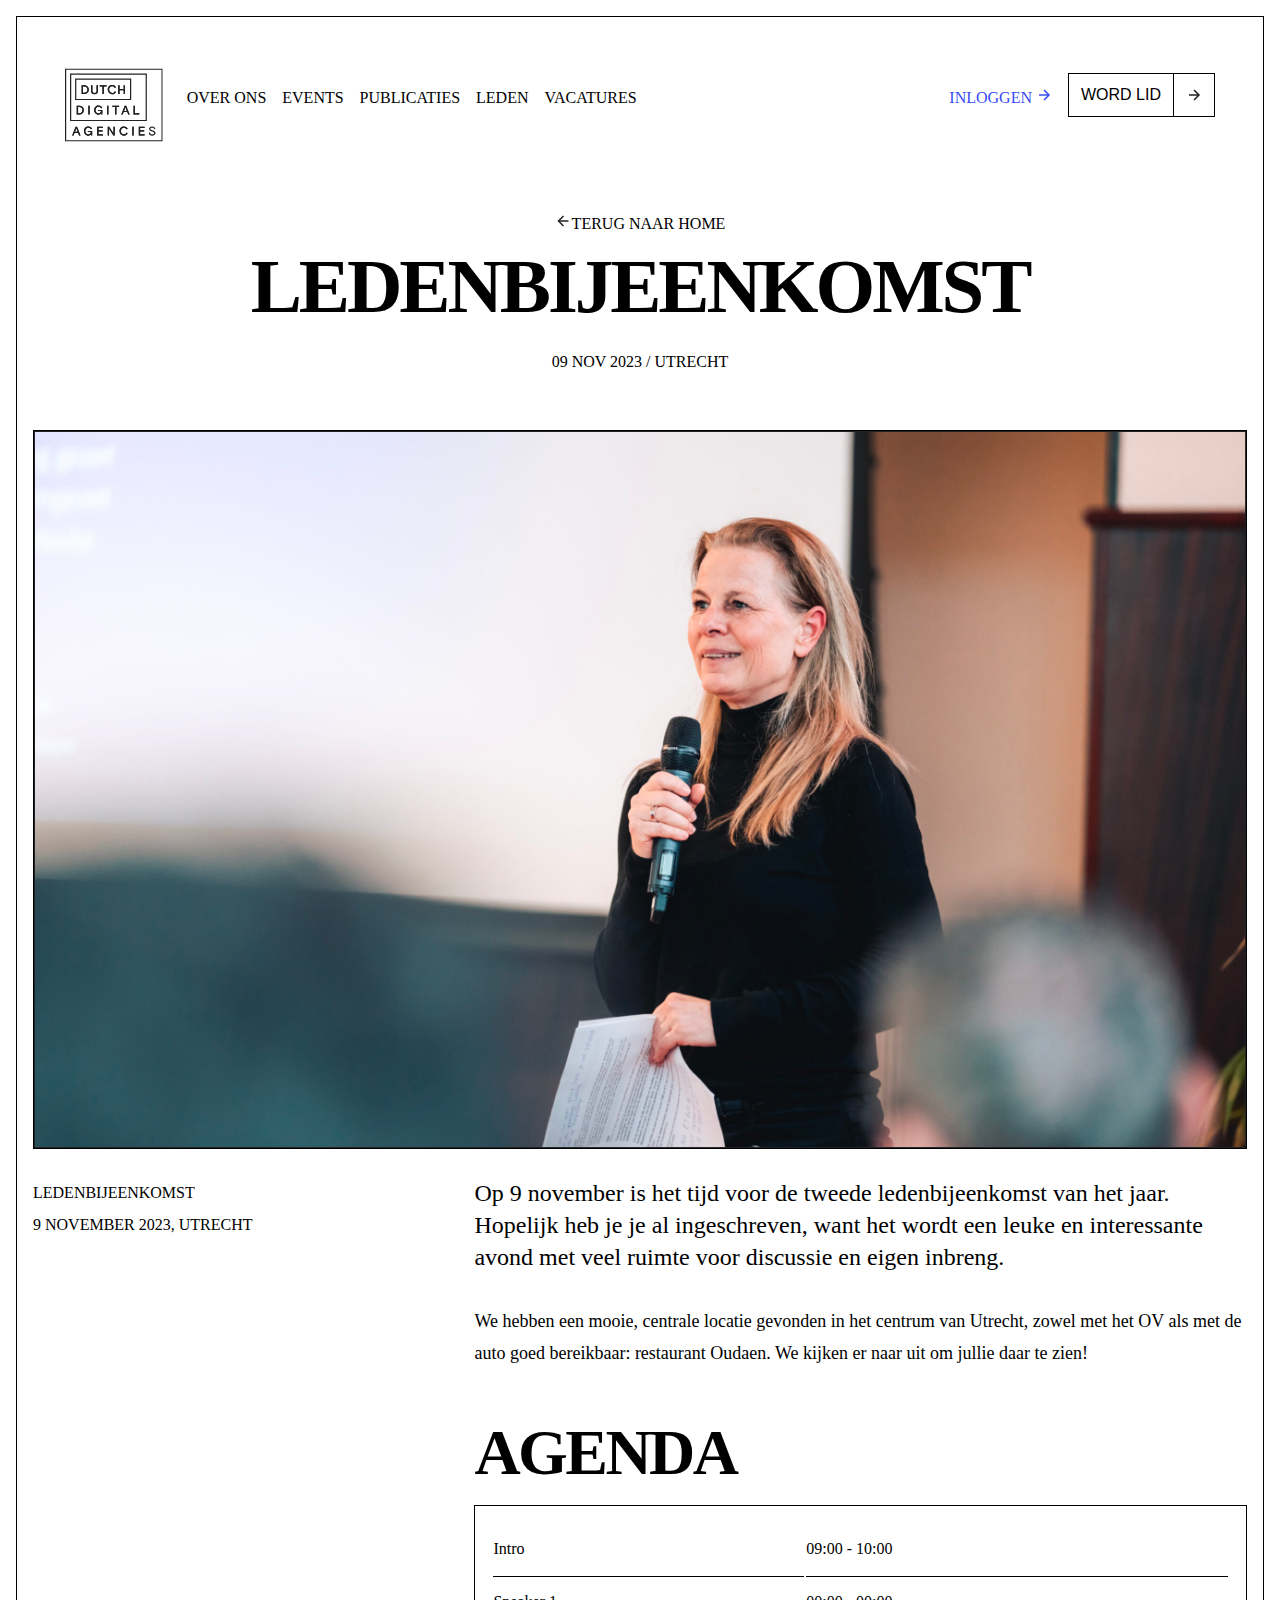
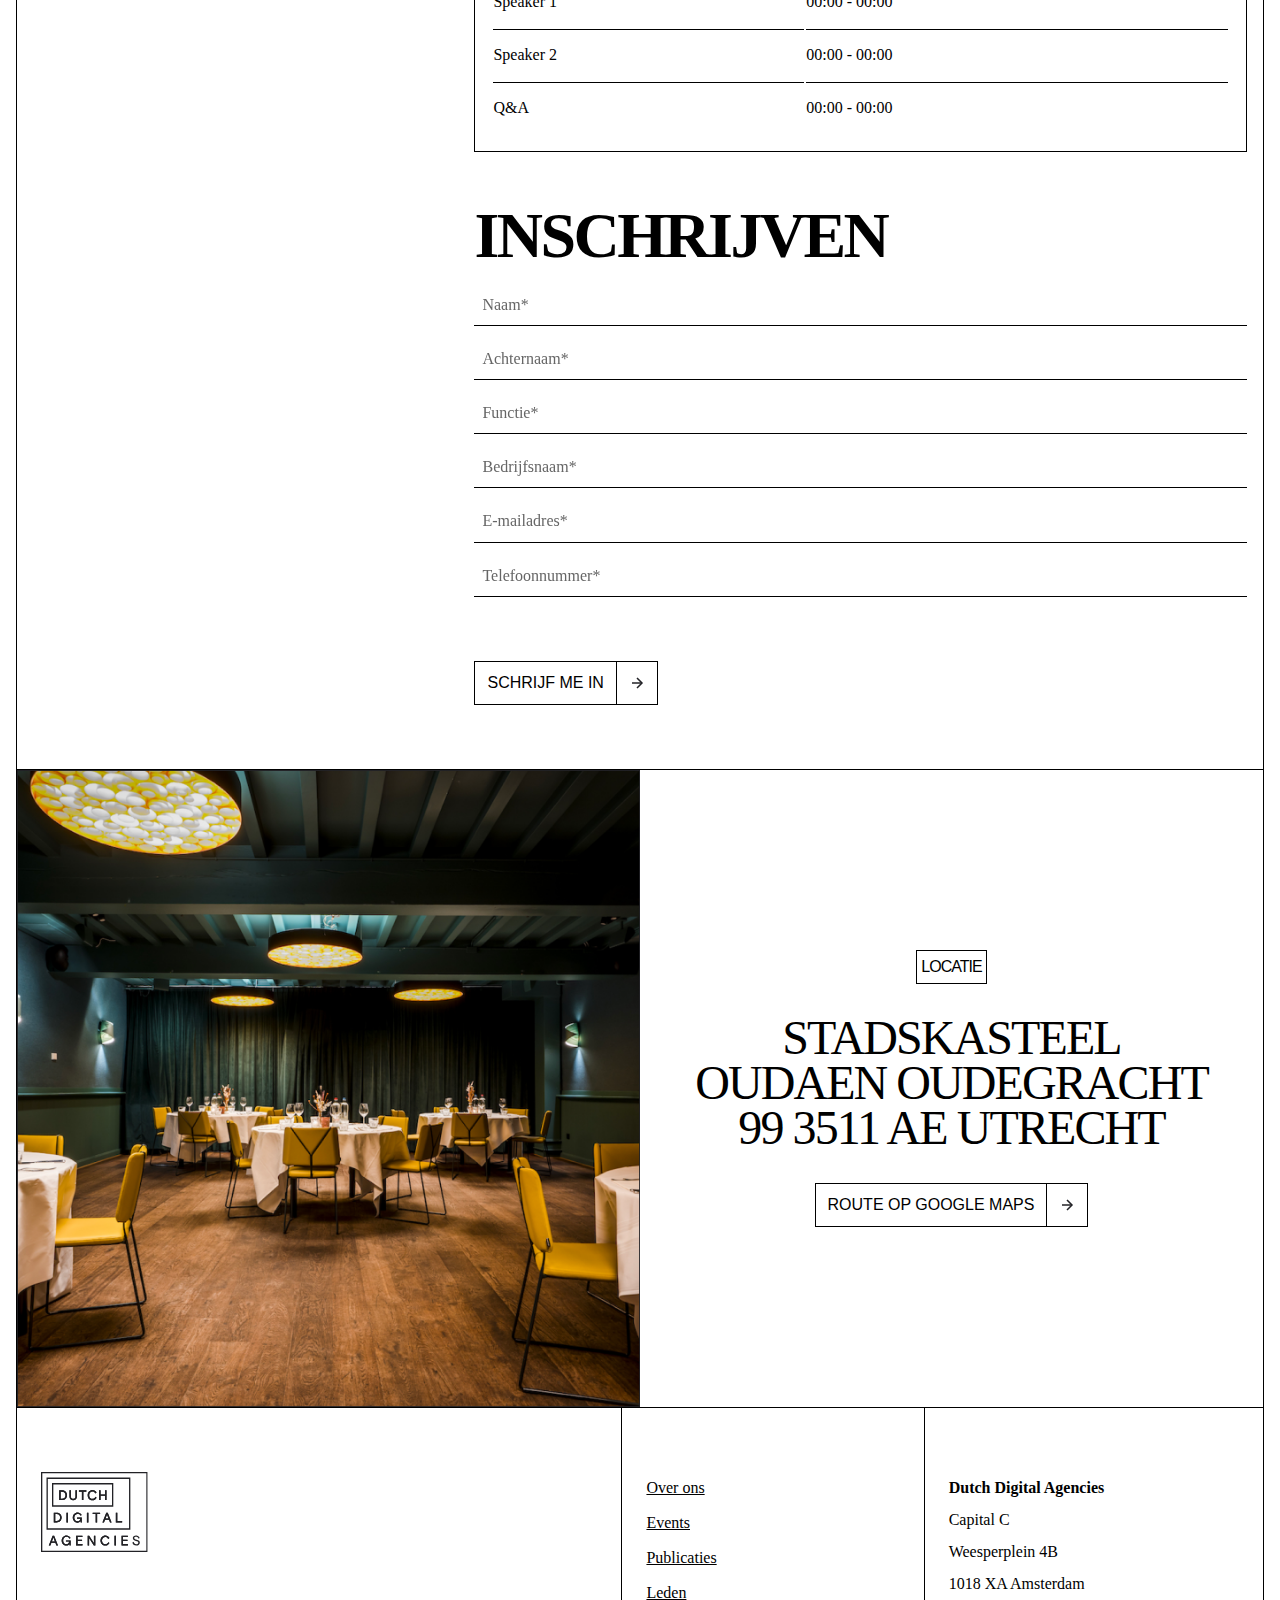
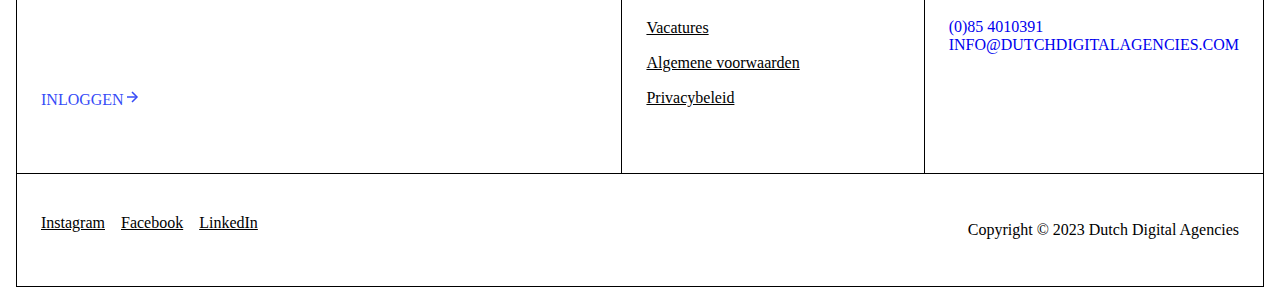
==== detailpagina.html @ b7aaff0e "test test test" ====
<!DOCTYPE html>
<html lang="nl">
<head>
    <meta charset="UTF-8">
    <meta name="viewport" content="width=device-width, initial-scale=1.0">
    <title>Detailpagina</title>
    <link rel="stylesheet" href="./styles/dda-gezamenlijk.css">
    <link rel="stylesheet" href="./styles/detailpagina.css">
    <script defer src="./index.js"></script>
</head>
<body>
    
    <header>
        <nav>
            <a href="index.html"><img src="assets/logo.svg" alt="Dutch Digital Agencies"></a>
            
            <div class="off-screen-menu ">
                <ul>
                    <li><a href="">over ons</a></li>
                    <li><a href="">events</a></li>
                    <li><a href="">publicaties</a></li>
                    <li><a href="">leden</a></li>
                    <li><a href="">vacatures</a></li>

                    <li class="align-right"><a class="blauwe-link" href="">inloggen <img src="assets/right-blauw.svg" alt=""></a></li>
                    <li><a class="btn" href=""><span>word lid</span><div><img src="assets/arrow-right.svg" alt=""></div></a></li>
                </ul>
            </div>

            <button class="ham-menu" aria-label="navigatie menu">
                <span></span>
                <span></span>
                <span></span>
            </button>
        </nav>
    </header>


    <main>
        <section class="top">
            <a href="index.html"><img src="assets/arrow-left.svg" alt="">terug naar home</a>
            <h1>Leden&shy;bijeenkomst</h1>
            <p class="data">09 nov 2023 / Utrecht</p>
            <img class="height" src="assets/leden-bijeenkomst.png" alt="">
        </section>

        <section class="info">
            <h2 class="visually-hidden">informatie</h2>
            <p class="data">Ledenbijeenkomst<br>9 november 2023, Utrecht</p>
            <p class="groot">Op 9 november is het tijd voor de tweede ledenbijeenkomst van het jaar. Hopelijk heb je je al ingeschreven, want het wordt een leuke en interessante avond met veel ruimte voor discussie en eigen inbreng.</p>
            <p class="klein">We hebben een mooie, centrale locatie gevonden in het centrum van Utrecht, zowel met het OV als met de auto goed bereikbaar: restaurant Oudaen. We kijken er naar uit om jullie daar te zien!</p>
        </section>

        <section class="tabellen">
            <h3 class="xxl">Agenda</h3>
            <table>
                <tr>
                    <td>Intro</td>
                    <td>09:00 - 10:00</td>
                </tr>
                <tr>
                    <td>Speaker 1</td>
                    <td>00:00 - 00:00</td>
                </tr>
                <tr>
                    <td>Speaker 2</td>
                    <td>00:00 - 00:00</td>
                </tr>
                <tr>
                    <td>Q&A</td>
                    <td>00:00 - 00:00</td>
                </tr>
            </table>

            <h3 class="xxl">Inschrijven</h3>
            <form action="" class="styling-form">
                <label>
                    <span>Naam</span>
                    <input type="text" required placeholder="">
                </label>
            </form>
            <form action="" class="styling-form">
                <label>
                    <span>Achternaam</span>
                    <input type="text" required placeholder="">
                </label>
            </form>
            <form action="" class="styling-form">
                <label>
                    <span>Functie</span>
                    <input type="text" required placeholder="">
                </label>
            </form>
            <form action="" class="styling-form">
                <label>
                    <span>Bedrijfsnaam</span>
                    <input type="text" required placeholder="">
                </label>
            </form>
            <form action="" class="styling-form">
                <label>
                    <span>E-mailadres</span>
                    <input type="email" required placeholder="">
                </label>
            </form>
            <form action="" class="styling-form">
                <label>
                    <span>Telefoonnummer</span>
                    <input type="tel" required placeholder="">
                </label>
            </form>

             <a href="" class="btn"><span>Schrijf me in</span><div><img src="assets/arrow-right.svg" alt=""></div></a>
        </section>

        <section class="locatie">
            <img class="height" src="assets/location_img.png" alt="">  
        <div class="flex-container"> 
            <p class="label">locatie</p>
            <h4 class="xl">Stadskasteel Oudaen Oudegracht 99 3511 AE Utrecht</h4>
            <a href="https://www.google.com/maps/dir//Oudegracht+99,+3511+AE+Utrecht/@52.0928387,5.0342908,12z/data=!4m8!4m7!1m0!1m5!1m1!1s0x47c66f449d84135b:0x127b36b2253451be!2m2!1d5.116691!2d52.0928674?entry=ttu&g_ep=EgoyMDI0MTEyNC4xIKXMDSoASAFQAw%3D%3D" 
                class="btn"><span>route op google maps</span><div><img src="assets/arrow-right.svg" alt=""></div></a>  <!-- link nog toevoegen -->
        </div>
        </section>
    </main>


    <footer>
        <div class="first">
            <img id="logo" src="assets/logo.svg" alt="logo">
            <a href="" class="blauwe-link">inloggen<img src="assets/right-blauw.svg" alt=""></a>
        </div>

        <nav class="second">
            <ul>
                <li><a href="">Over ons</a></li>
                <li><a href="">Events</a></li>
                <li><a href="">Publicaties</a></li>
                <li><a href="">Leden</a></li>
                <li><a href="">Vacatures</a></li>
                <li><a href="">Algemene voorwaarden</a></li>
                <li><a href="">Privacybeleid</a></li>
            </ul>
        </nav>

        <div class="third">
            <p><b>Dutch Digital Agencies</b>
                <br>Capital C
                <br>Weesperplein 4B
                <br>1018 XA Amsterdam
            </p>
            <br><a href="tel:(0)854010391">(0)85 4010391</a>
            <br><a href="mailto:info@dutchdigitalagencies.com">info@dutchdigitalagencies.com</a>
        </div>
    </footer>

    <section class="bottom">
        <h2 class="visually-hidden">socials</h2>
        <div class="socials">
            <a href="https://www.instagram.com/dutchdigitalagencies/">Instagram</a>
            <a href="https://www.facebook.com/DutchDigitalAgencies/">Facebook</a>
            <a href="https://nl.linkedin.com/company/dutch-digital-agencies">LinkedIn</a>
        </div>
        <p class="footer">Copyright © 2023 Dutch Digital Agencies</p>
    </section>
</body>
</html>
---- styles/dda-gezamenlijk.css ----
/* Schrijf hier de verschillende stijlen, die gedeeld gaan
   worden door jullie projecten */

body {
  --primary-font: "Archivo", verdana;
  --secondary-font: "Martian Mono", sans-serif;
  --white: #ffffff;
  --black: #000000;
  --grey: #666666;
  --blue: #364bf7;
  --important: #f7e19f;
  --letter-spacing: -0.04em; /* -4% van de font size */

  /* spacing */
  --size-xs: 0.5rem;
  --size-sm: 1rem;
  --size-md: 2rem;
  --size-lg: 3rem;
  --size-xl: 4rem;
  --size-xxl: 6rem;

  --border: 1px solid black;
  
  /* default */
  background: var(--white);
  font-family: var(--primary-font);
}

/* CSS reset */
/* ! zet deze aan in je eigen project */
* {
  /* padding: 0;
  margin: 0; */
  box-sizing: border-box;
}

html {
  scroll-behavior: smooth;
  min-height: 100vh;
}

img {
  max-width:100%;
}

/* Typografie */
h1,
.xxxl {
  font-size: clamp(2.5rem, 6vw, var(--size-xxl));
  font-weight: 600; /* stays semibold */
  letter-spacing: var(--letter-spacing);
  line-height: clamp(1em, 5vw, var(--size-xxl));
  text-transform: uppercase;
}

h2,
.xxl {
  font-size: clamp(2.5rem, 5vw, var(--size-xl));
  font-weight: 600; /* stays semibold */
  letter-spacing: var(--letter-spacing);
  line-height: 2.5rem;
}

h3,
.xl {
  font-size: clamp(var(--size-md), 4vw, 3rem);
  font-weight: 400; /* regular on sm | semiBold on md+ */
  letter-spacing: var(--letter-spacing);
  line-height: clamp(1.5rem, 3.5vw, 1em);
  text-transform: uppercase;
}

h4,
.lg {
  font-size: clamp(1.5rem, 3.5vw, var(--size-md));
  font-weight: 400; /* stays regular */
  letter-spacing: 0;
  line-height: clamp(var(--size-md), 3vw, 2.5rem);
}

h5,
h6,
.md {
  font-size: clamp(1.125rem, 2vw, 1.5rem);
  font-weight: 600; /* stays semibold */
  letter-spacing: 0;
  line-height: clamp(var(--size-md), 2vw, 2.5rem);
}

h6,
.light {
  font-weight: 400; /* stays regular */
}

p,
.sm {
  font-size: clamp(var(--size-sm), 2.5vw, 1.125rem);
  font-weight: 400; /* stays regular */
  letter-spacing: 0;
  line-height: clamp(1.5rem, 2.5vw, var(--size-md));
}

.subtext,
.xs,
p:has(time) {
  font-size: var(--size-sm);
  font-weight: 400; /* stays regular */
  letter-spacing: var(--letter-spacing);
  line-height: 1.5rem;
  font-family: var(--secondary-font);
}

p:has(time) {
  text-transform: uppercase;
}

time::after {
  content: "/";
  padding: 0 0.5rem;
}

.label {
  font-size: var(--size-sm);
  font-family: var(--secondary-font);
  font-weight: 300;
  letter-spacing: -0.06em;
  border: 1px solid var(--black);
  text-transform: uppercase;
  padding: 0 4px  ;
}

.neutral {
  font-weight: 400;
}

.semi-bold {
  font-weight: 600;
}

.bold {
  font-weight: 700;
}

/* Formulier elementen */

/* Extra */
/* ::selection {
  background-color: var(--important);
  color: var(--white);
} */
---- styles/detailpagina.css ----
@font-face {
    font-family: "archivo";
    src: url("./assets/Archivo-VariableFont_wdth,wght.ttf");
}
@font-face {
    font-family: "martianmono";
    src: url("./assets/MartianMono-VariableFont_wdth,wght.ttf");
}

/* CSS RESET */
* {
    margin: 0;
    padding: 0;
    box-sizing: border-box;
}
body {
    position: relative;

    @media (width > 44rem) {
        margin: var(--size-sm);
        border: var(--border);
    }
}

/* FONTS */
p.label {
    font-weight: light;
    border: var(--border);
    padding: 0 4px;
    width: fit-content;
    font-size: 1rem;
    text-transform: uppercase;

    abbr {
        text-decoration: none;
    }
}
p.data {
    font-family: "martianmono";
    font-size: var(--size-sm);
    text-transform: uppercase;
}

a {
    font-family: "martianmono";
    text-transform: uppercase;
    text-decoration: none;
    font-size: var(--size-sm);

}
a.blauwe-link {
    color: var(--blue);
}

.visually-hidden {
    display: none;
}

/* OVERIGE ALGEMENE STYLING */
.btn {
    border: var(--border);
    display: flex;
    align-items: center;
    background-color: var(--white);
    font-family: var(--secondary-font);
    width: fit-content;                 /* zorgt dat border niet plakt in uitklap nav */
    color: var(--black);

    
    span {
        padding: .75rem;
        border-right: var(--border);
    }
    div {
        height: 2.5rem;
        width: 2.5rem;
        display: flex;
        justify-content: center;
        align-items: center;
    }
    img {
        height: 1rem;
        width: 1rem;
    }
}
li {
    list-style-type: none;
}


header {
    top: 0;
    position: sticky;

    img {
        height: 40px;

        @media (width > 30rem) {
            height: 3.75rem;
        }

        @media (width > 48rem) {
            height: 5rem;
        }
    }
}

section.top {
    padding: var(--size-xxl) var(--size-sm) 0rem;
    background-color: rgba(0, 0, 0, 0);
    text-align: center;
    margin: auto;

    a {
        color: var(--black);
        line-height: var(--size-sm);
    }

    h1 {
        margin-top: var(--size-sm);
        margin-bottom: var(--size-sm);
    }

    img.height {
        margin-top: var(--size-lg);
        border: var(--border);
    }

    p {
        line-height: 1.75rem;
    }

    @media (width > 48rem) {
        padding-top: var(--size-sm);

        h1 {
            margin-top: var(--size-sm);
            margin-bottom: var(--size-sm);
        }

        p {
            line-height: 2.5rem;
            /* padding-top: var(--size-sm); */
        }

        img.height {
            content: url("../assets/leden-groot.png");
        }
    }
}

section.info {
    padding: 1.5rem var(--size-sm) 0;

    .groot {
        padding-top: var(--size-lg);
        padding-bottom: var(--size-md);
        font-size: 1.5rem;
        font-weight: 400;
    }

    @media (width > 48rem) {
        display: grid;
        grid-template-columns: 2fr 3.5fr;

        p.groot {
            padding-top: 0;
        }
        p.klein {
            grid-column: 2;
        }
    }
}

section.tabellen {
    padding: var(--size-lg) var(--size-sm) 0;
    
    h3 {
        padding-bottom: var(--size-md);
    }

    /* TABLE STYLING */
    table {
        border: var(--border);
        padding: var(--size-sm);
        width: 100%;
        margin-bottom: var(--size-lg);
        /* border-collapse: collapse;       zorgt voor geen ruimte tussen de tr */
    }
    td {
        padding-top: var(--size-sm);
        padding-bottom: var(--size-sm);
        border-collapse: collapse;
    }
    tr + tr td {                        /*  elke opeenvolgende tr behalve eerst want die volgt niet op */
       border-top: var(--border);
    }
    tr:last-child {
        margin-bottom: var(--size-sm);
    }

    /* FORMS STYLING */
    .styling-form {
        font-family: "archivo";
        
        label {
            display:grid;
        }
        label span {
            padding:.5em;
            color: var(--grey);
            pointer-events:none;
            grid-area: 1/1;
            transition: .2s;                            /* snelheid naar boven verplaatsen */
            z-index: 1;                                 /* zorgt dat de tekst geen waas krijgt omdat het achter background color staat */
        }
        label:has([required]) span::after {             /* voegt verplicht teken toe als 'required' veld is */
            content:"*";
        }
        label:has(:focus) span,
        label:not( :has(:placeholder-shown) ) span {
            translate: 0 -1.2em;                        /* naar boven maar ook verplaatsen tekst  */
            color:var(--blue);
        }
        input {
            grid-area: 1/1;
            font:inherit;                               /* font evengroot als invulvaktekst */
            border: 0px;                                /* geen lijn om invulvak */
            border-bottom: 1px solid black;
            background-color: #fff8;
            width: 100%;
    
            padding-bottom: .2em;  
            outline:none;                               /* geen lijn om invulvak wanneer geselcteerd */
            margin: 1rem 0 1rem;
        }
    .table2 {
        padding-top: var(--size-md);
    }

    a {
        margin-top: var(--size-lg);
    }
}
    a {
        margin-top: var(--size-lg);
        margin-bottom: var(--size-xl);
    }


    @media (width > 48rem) {
        display: grid;
        grid-template-columns: 2fr 3.5fr;
        padding-top: var(--size-xl);

        table {
            margin-bottom: var(--size-xl);
        }

        * {
            grid-column: 2;
        }

    }
}

section.locatie {
    padding: 0;
    margin: auto;
    text-align: center;
    display: grid;
    justify-content: center;

    .flex-container {
        display: flex;
        flex-direction: column;
        justify-content: center;
        align-items: center;
        padding: var(--size-sm);
    }

    img.height {
        border: var(--border);
        margin-bottom: var(--size-sm);
    }
    h4.xl {
        padding-top: var(--size-md);
        padding-bottom: var(--size-md);
    }

    @media (width > 48rem) {
        display: grid;
        grid-template-columns: 1fr 1fr;
        border-top: var(--border);

        img.height {
            grid-column: 1;
            margin-bottom: 0;
            border: none;
        }
        .flex-container {
            padding: var(--size-lg);
        }
    }
}

/* FOOTER */
.first {
    border-top: var(--border);
    padding: 4rem 1.5rem;
    display: flex;
    flex-direction: column;
    justify-content: space-between;

    img#logo {
        height: 5rem;
        margin-right: auto;
    }
    a.blauwe-link {
        margin-top: 2.5rem;
    }
}

.second {
    border-top: var(--border);
    padding: 4rem 1.5rem;

    a {
        font-family: "archivo";
        text-transform: none;
        text-decoration: underline;
        color: var(--black);
    }

    li {
        padding-bottom: 8px;
    }

    li:last-child {
        padding-bottom: 0px;
    }
}

.third {
    padding: 4rem 1.5rem;

    a {
        hyphens: auto;
    }
}

footer {
    @media (width > 36rem) {
        border-top: var(--border);
        display: grid;
        grid-template-columns: 1fr 1fr 1fr;

        .first,
        .second,
        .third {
            border-top: 0px;
            border-bottom: 0px;
        }

        .second,
        .third {
            border-left: var(--border);
        }

        p {
            font-size: var(--size-sm);
        }
    }

    @media (width > 48rem) {
        border-top: var(--border);
        display: grid;
        grid-template-columns: 2fr 1fr 1fr;
    }
}

section.bottom {
    border-top: var(--border);
    padding: 2.5rem 1.5rem;

    a {
        font-family: "archivo";
        text-transform: none;
        text-decoration: underline;
        color: var(--black);
    }

    .socials {
        display: flex;
        gap: var(--size-sm);
    }

    @media (width > 30rem) {
        p {
            font-size: var(--size-sm);
        }
    }

    @media (width > 48rem) {
        display: flex;
        justify-content: space-between;
    }
}

/* HAMBURGER MENU */
.off-screen-menu {
    background-color: var(--white);
    height: 100vh;
    width: 100%;
    max-width: 450px;
    position: fixed;
    top: 0;
    right: -450px;
    display: flex;
    flex-direction: column;
    justify-content: center;
    text-align: left;
    padding-left: 1.5rem;
    transition: .3s ease;
    opacity: 100%;
    
    li {
        margin-top: 2.5rem;
    }
    .align-right {
        border-top: var(--border);
        width: 25rem;
        padding-top: 3rem
    }
    a {
        font-size: var(--size-sm);
        color: var(--black);
    }
    a.blauwe-link {
        color: var(--blue);
    }
    img {
        height: var(--size-sm);
    }

    @media (width > 68rem) {
        position: relative;
        max-width: 100%;
        height: fit-content;
        right: auto;

        ul {
            display: flex;
            gap: var(--size-sm);
            align-items: center;
            margin-top: var(--size-xs);
        }
        li {
            margin-top: 0;
        }
        .align-right {
            margin-left: auto;      /* zorgt voor ruimte in nav */
            border-top: none;
            padding-top: 0;
            width: fit-content;
        }
        a {
            color: var(--black);
        }
    }

}

.off-screen-menu.active {
    right: 0;

    header::before {
        right: 0;
    }
}

nav {
    padding: .75rem 1rem .75rem 1rem;
    display: flex;
    border-bottom: var(--border);
    background-color: var(--white);

    @media (width > 30rem) {
        font-size: 1.25rem;
    }

    @media (width > 44rem) {
        border-bottom: 0px;
    }

    @media (width > 68rem) {
        font-size: 1.5rem;
        border-bottom: none;
        padding: var(--size-lg);

        a.blauwe-link {
            color: var(--blue);
        }
    }
}

header::before {
    content: '';
    position: fixed;
    width: 100%;
    height: 100%;
    background-color: rgba(0, 0, 0, 0);
    left: 0;
    top: 0;
    transition: background-color 0.4s ease-out;
    pointer-events: none;
}

body:has(header .active) {
    header::before {
        background-color: rgba(0, 0, 0, 0.3);
    }
}

.ham-menu {
    height: 50px;
    width: 40px;
    margin-left: auto;
    position: relative;
    border: 1px solid;
    height: 2.5rem;
    width: 2.5rem;
    background-color: var(--white);

    @media (width > 68rem) {
        display: none;
    }
}

.ham-menu.active {
    position: sticky;
}

.ham-menu span {
    height: 3px;
    width: 24px;
    background-color: var(--black);
    position: absolute;
    left: 50%;
    top: 50%;
    transform: translate(-50%, -50%);
    transition: .3s ease;
}

.ham-menu span:nth-child(1) {
    top: 30%;
}

.ham-menu span:nth-child(3) {
    top: 70%;
}

.ham-menu.active span:nth-child(1) {
    top: 50%;
    transform: translate(-50%, -50%) rotate(45deg);
}

.ham-menu.active span:nth-child(2) {
    opacity: 0;
}

.ham-menu.active span:nth-child(3) {
    top: 50%;
    transform: translate(-50%, -50%) rotate(-45deg);
}
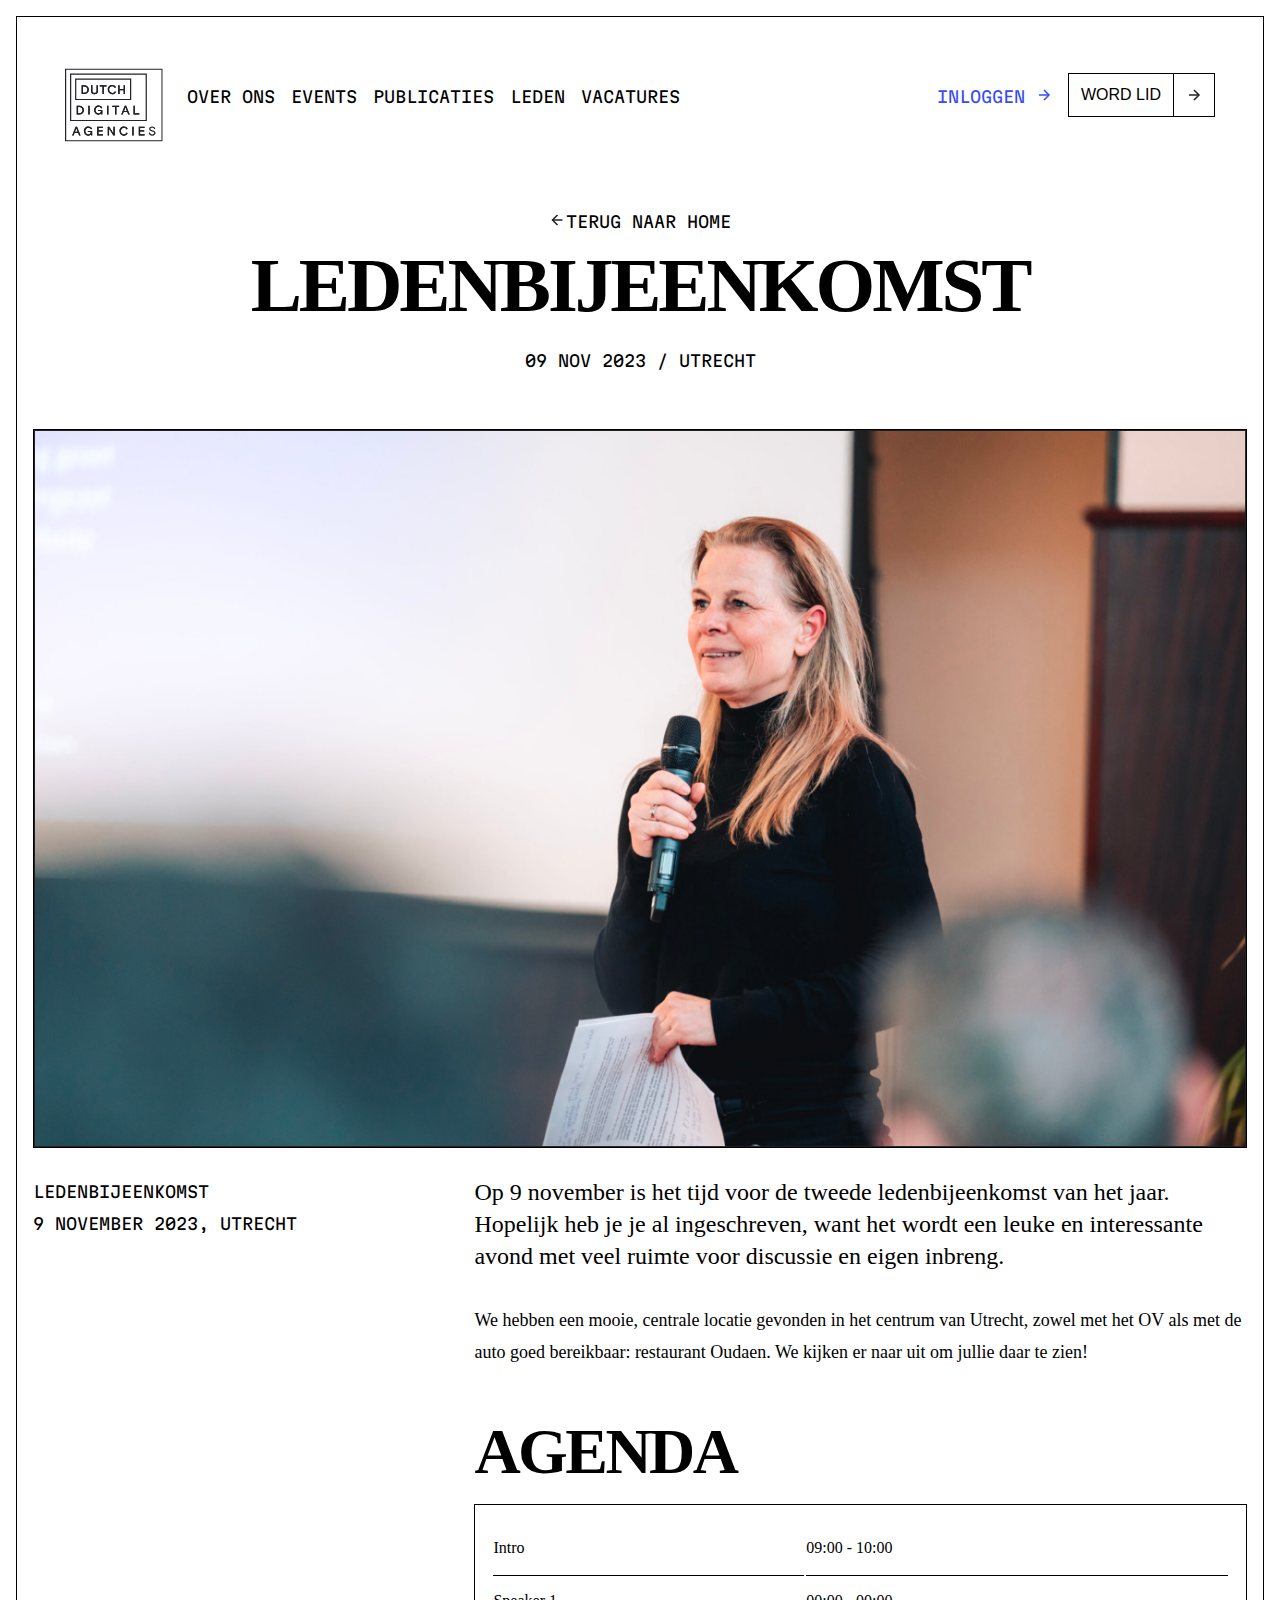
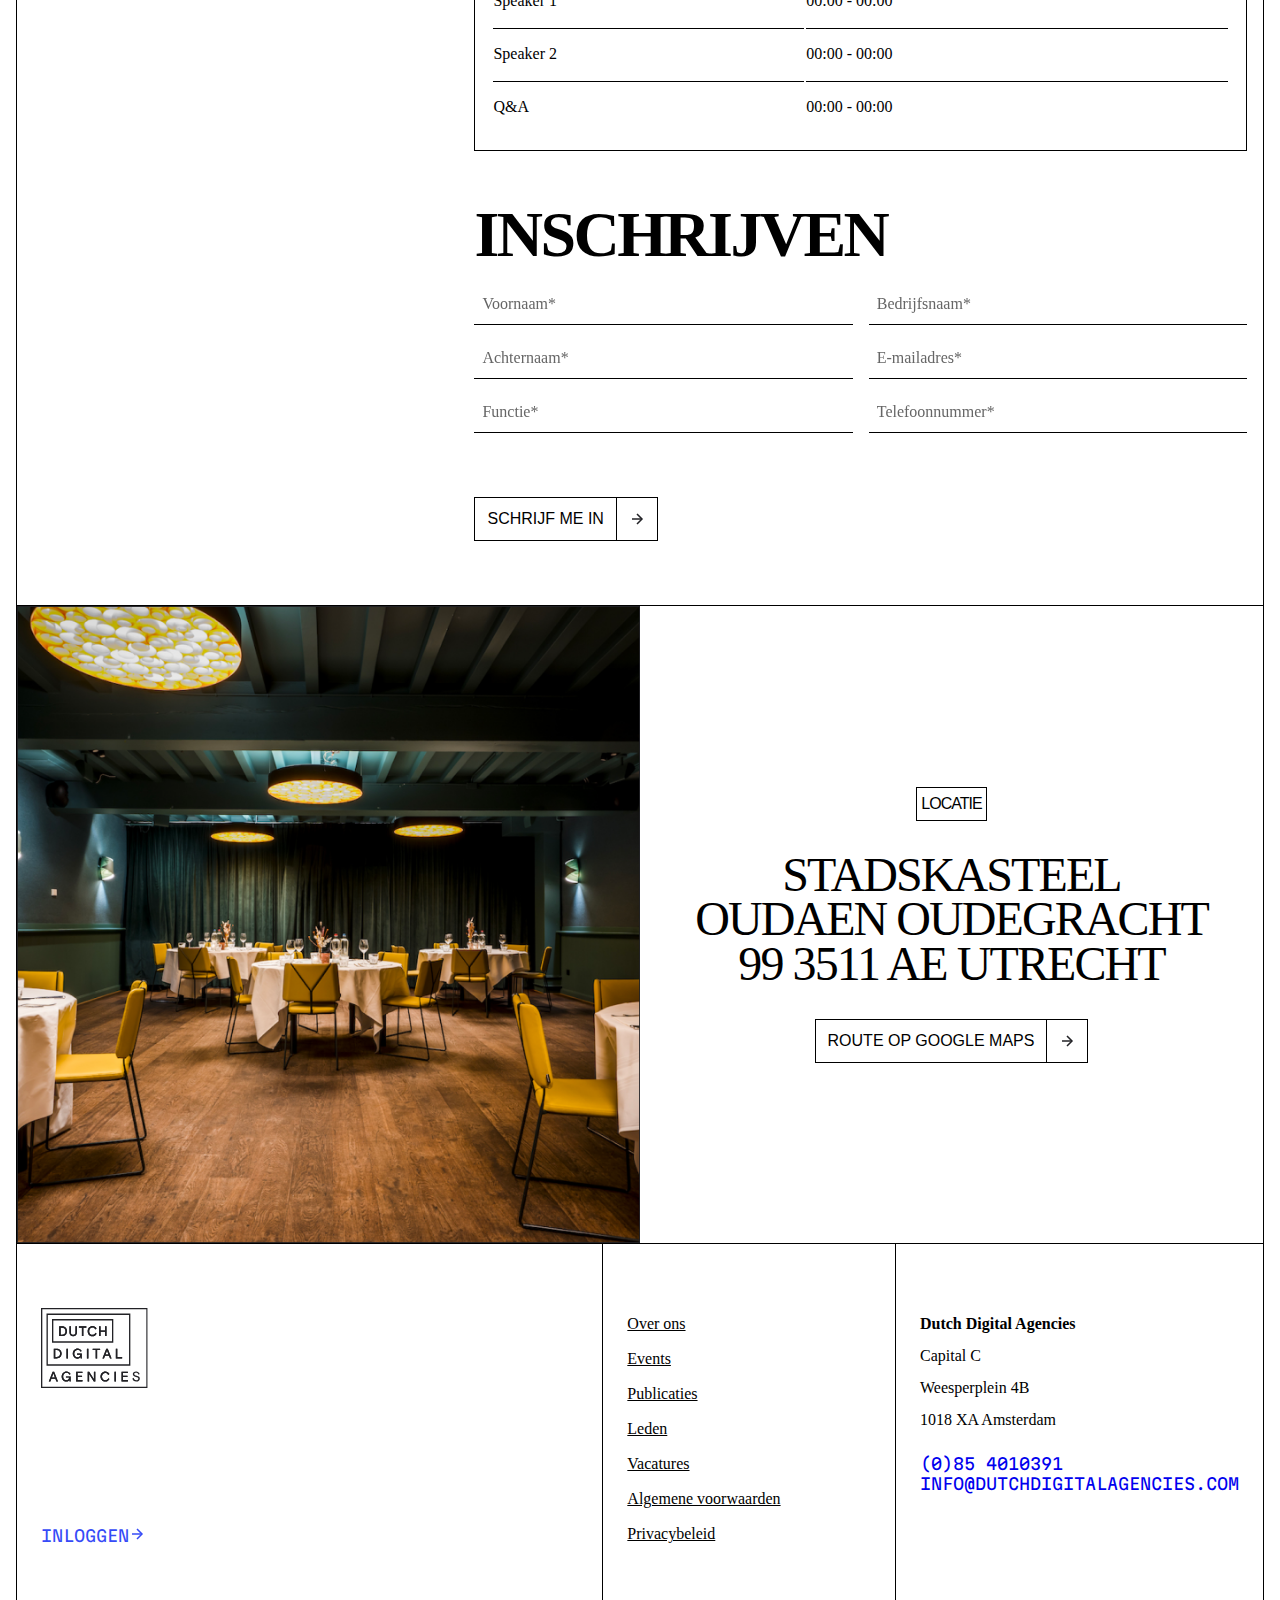
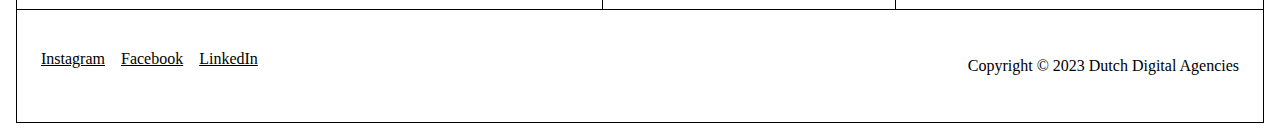
==== commit 89c146d1: "media querie forms" ====
--- a/detailpagina.html
+++ b/detailpagina.html
@@ -74,40 +74,34 @@
 
             <h3 class="xxl">Inschrijven</h3>
             <form action="" class="styling-form">
+        <div class="left-container">   
                 <label>
-                    <span>Naam</span>
+                    <span>Voornaam</span>
                     <input type="text" required placeholder="">
                 </label>
-            </form>
-            <form action="" class="styling-form">
                 <label>
                     <span>Achternaam</span>
                     <input type="text" required placeholder="">
                 </label>
-            </form>
-            <form action="" class="styling-form">
                 <label>
                     <span>Functie</span>
                     <input type="text" required placeholder="">
                 </label>
-            </form>
-            <form action="" class="styling-form">
+        </div> 
+        <div class="right-container">  
                 <label>
                     <span>Bedrijfsnaam</span>
                     <input type="text" required placeholder="">
                 </label>
-            </form>
-            <form action="" class="styling-form">
                 <label>
                     <span>E-mailadres</span>
                     <input type="email" required placeholder="">
                 </label>
-            </form>
-            <form action="" class="styling-form">
                 <label>
                     <span>Telefoonnummer</span>
                     <input type="tel" required placeholder="">
                 </label>
+        </div> 
             </form>
 
              <a href="" class="btn"><span>Schrijf me in</span><div><img src="assets/arrow-right.svg" alt=""></div></a>
--- a/styles/detailpagina.css
+++ b/styles/detailpagina.css
@@ -1,10 +1,10 @@
 @font-face {
     font-family: "archivo";
-    src: url("./assets/Archivo-VariableFont_wdth,wght.ttf");
+    src: url
 }
 @font-face {
     font-family: "martianmono";
-    src: url("./assets/MartianMono-VariableFont_wdth,wght.ttf");
+    src: url("/assets/MartianMono-VariableFont_wdth,wght.ttf") format('truetype');
 }
 
 /* CSS RESET */
@@ -260,6 +260,19 @@
         * {
             grid-column: 2;
         }
+
+        form {
+            display: grid;
+            grid-template-columns: 1fr 1fr;
+            gap: var(--size-sm);
+        }
+        .left-container {
+            grid-column: 1;
+        }
+        .right-container {
+            grid-column: 2;
+        }
+        
 
     }
 }
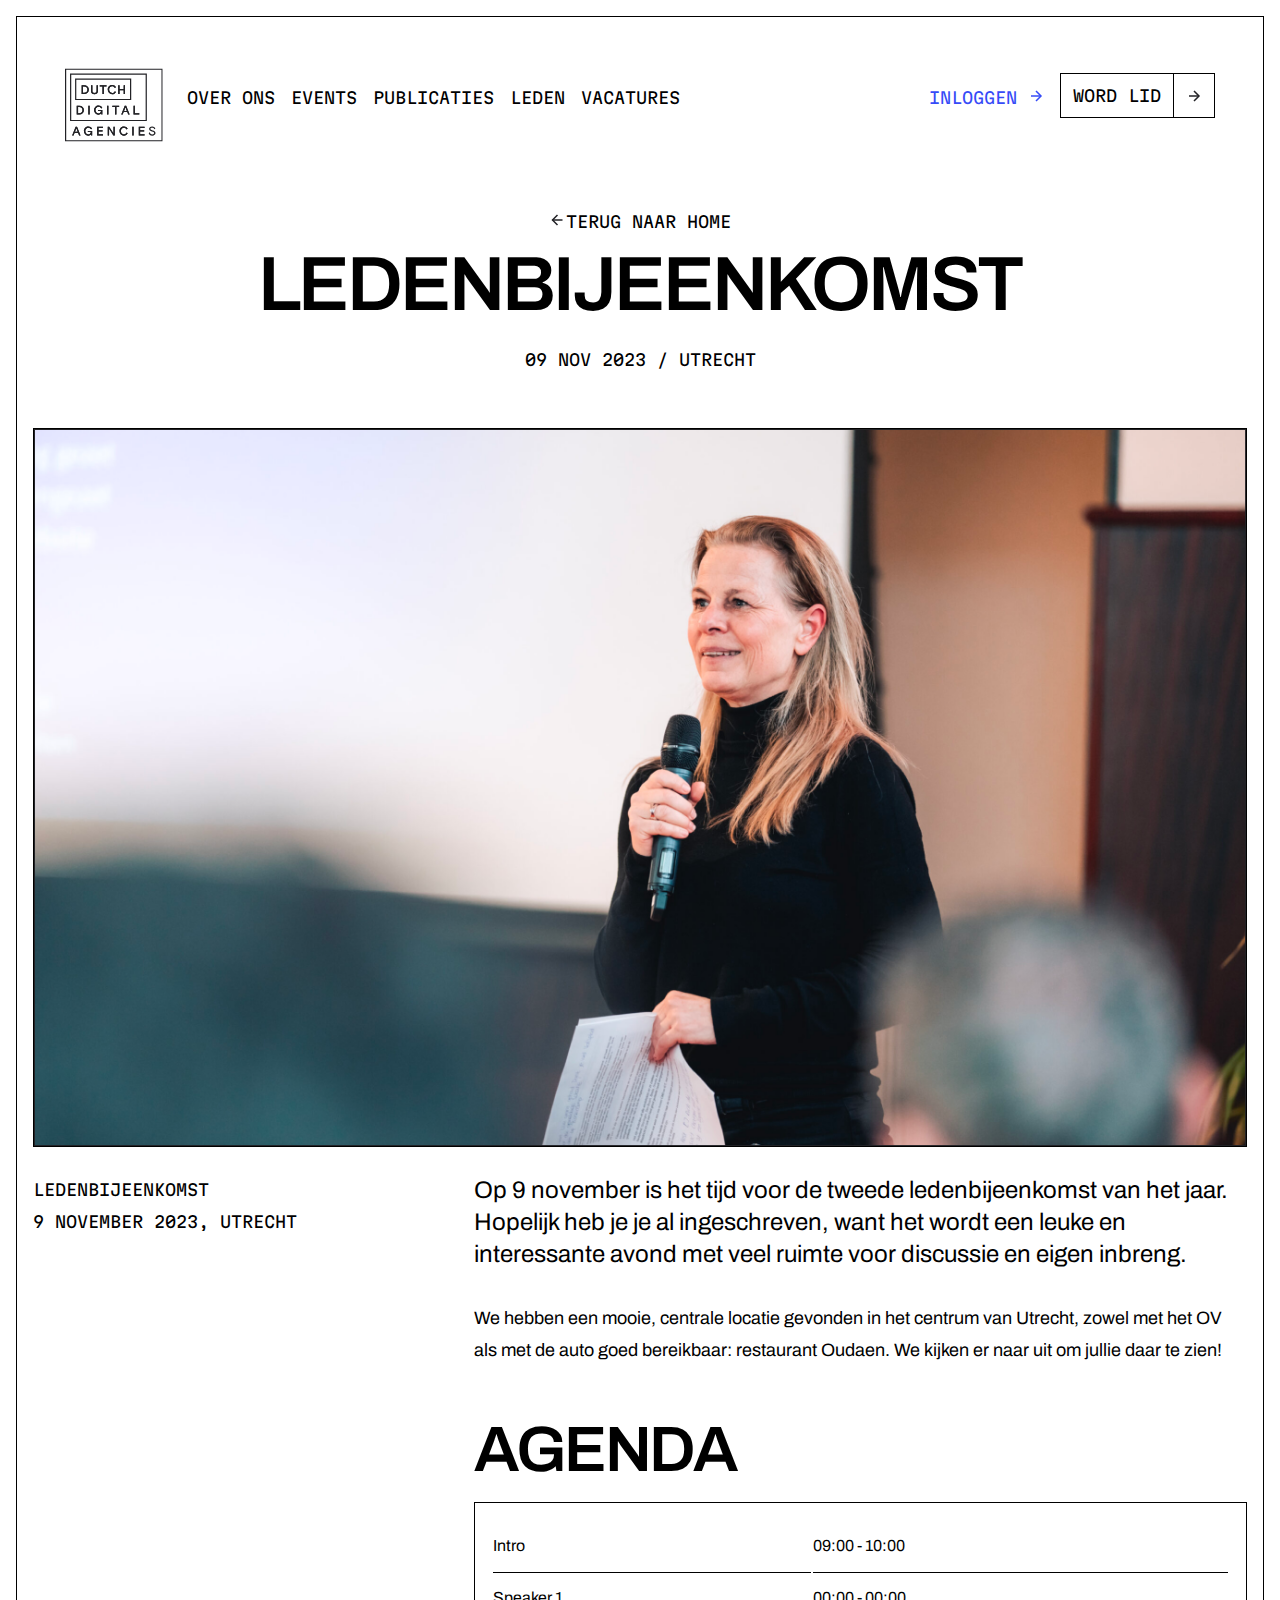
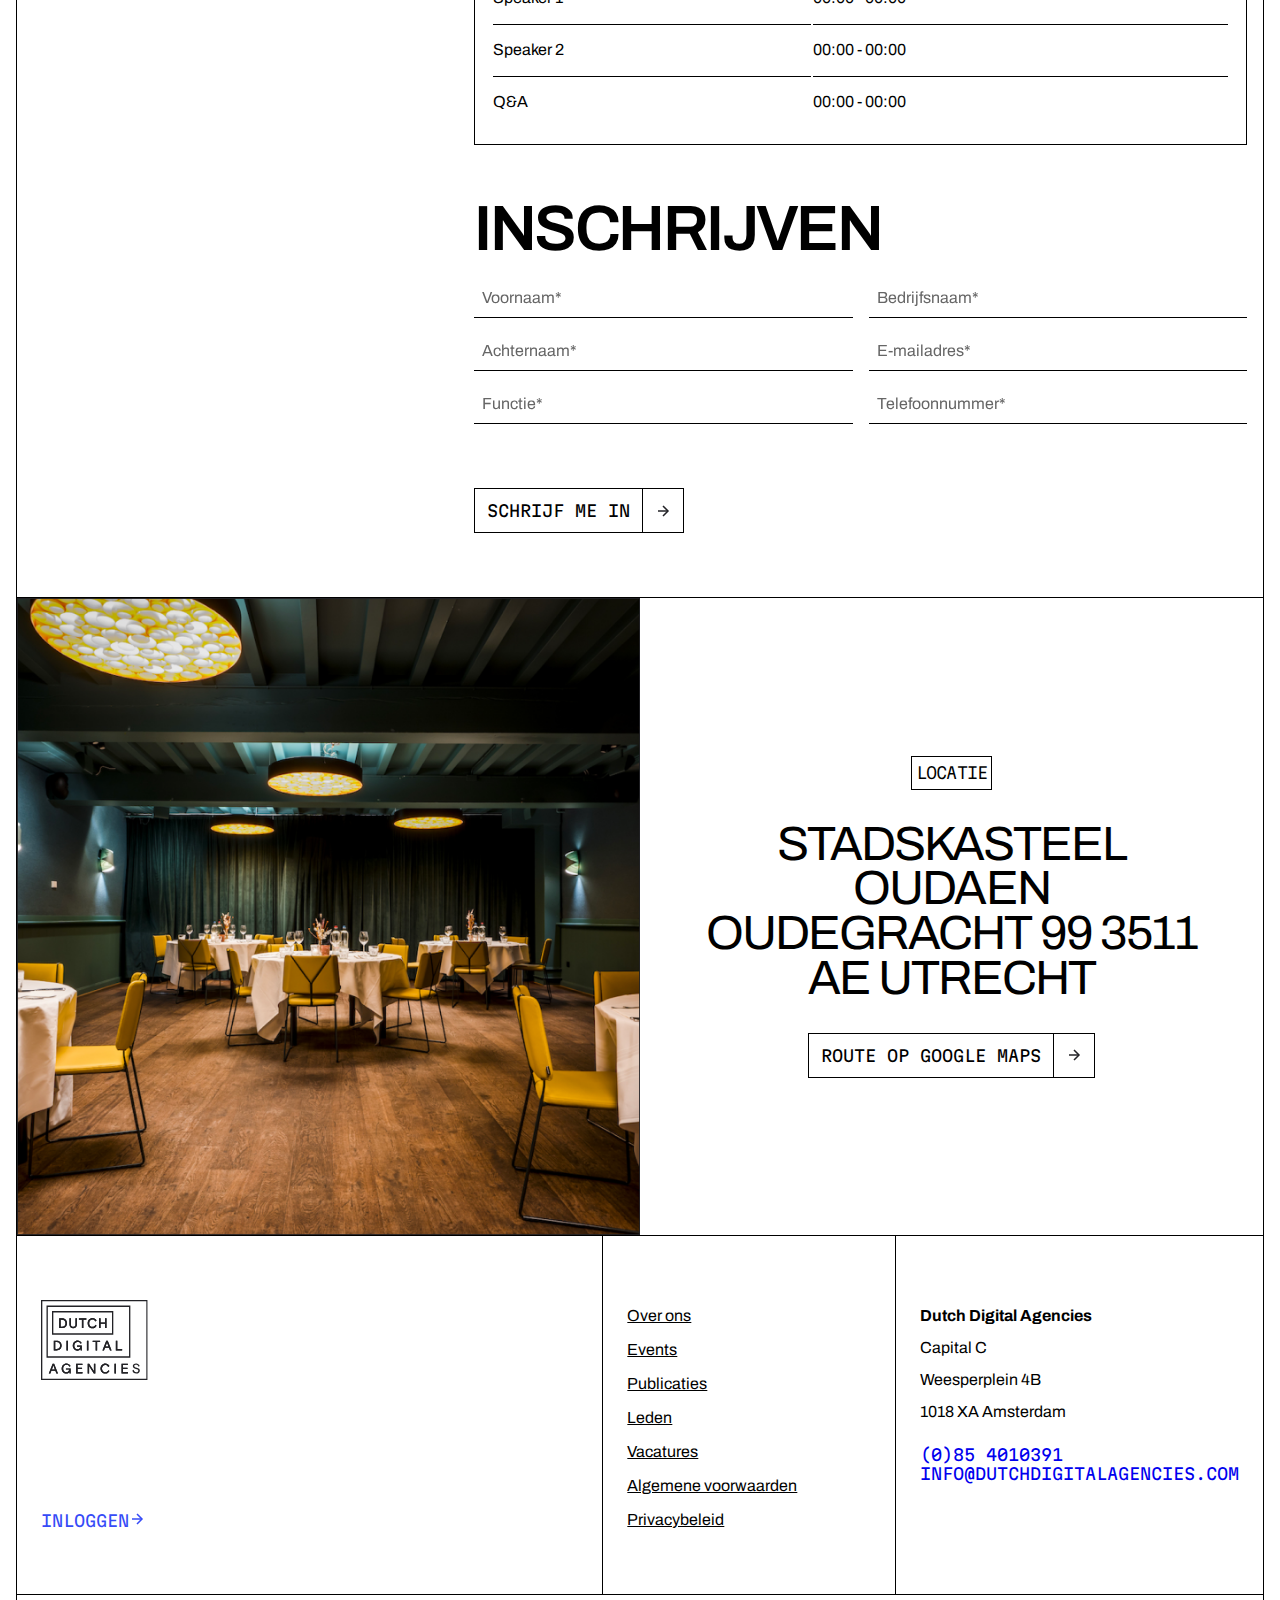
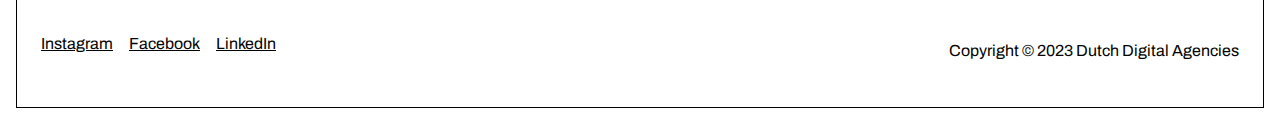
==== commit d492815c: "fix placeholders safari" ====
--- a/detailpagina.html
+++ b/detailpagina.html
@@ -6,6 +6,8 @@
     <title>Detailpagina</title>
     <link rel="stylesheet" href="./styles/dda-gezamenlijk.css">
     <link rel="stylesheet" href="./styles/detailpagina.css">
+    <link rel="stylesheet" href="./styles/font.css">
+    
     <script defer src="./index.js"></script>
 </head>
 <body>
@@ -77,29 +79,29 @@
         <div class="left-container">   
                 <label>
                     <span>Voornaam</span>
-                    <input type="text" required placeholder="">
+                    <input type="text" required placeholder=" ">
                 </label>
                 <label>
                     <span>Achternaam</span>
-                    <input type="text" required placeholder="">
+                    <input type="text" required placeholder=" ">
                 </label>
                 <label>
                     <span>Functie</span>
-                    <input type="text" required placeholder="">
+                    <input type="text" required placeholder=" ">
                 </label>
         </div> 
         <div class="right-container">  
                 <label>
                     <span>Bedrijfsnaam</span>
-                    <input type="text" required placeholder="">
+                    <input type="text" required placeholder=" ">
                 </label>
                 <label>
                     <span>E-mailadres</span>
-                    <input type="email" required placeholder="">
+                    <input type="email" required placeholder=" ">
                 </label>
                 <label>
                     <span>Telefoonnummer</span>
-                    <input type="tel" required placeholder="">
+                    <input type="tel" required placeholder=" ">
                 </label>
         </div> 
             </form>
--- a/styles/dda-gezamenlijk.css
+++ b/styles/dda-gezamenlijk.css
@@ -2,8 +2,8 @@
    worden door jullie projecten */
 
 body {
-  --primary-font: "Archivo", verdana;
-  --secondary-font: "Martian Mono", sans-serif;
+  --primary-font: "archivo", verdana;
+  --secondary-font: "martianmono", sans-serif;
   --white: #ffffff;
   --black: #000000;
   --grey: #666666;
--- a/styles/detailpagina.css
+++ b/styles/detailpagina.css
@@ -1,12 +1,3 @@
-@font-face {
-    font-family: "archivo";
-    src: url
-}
-@font-face {
-    font-family: "martianmono";
-    src: url("/assets/MartianMono-VariableFont_wdth,wght.ttf") format('truetype');
-}
-
 /* CSS RESET */
 * {
     margin: 0;
@@ -71,6 +62,7 @@
         padding: .75rem;
         border-right: var(--border);
     }
+    
     div {
         height: 2.5rem;
         width: 2.5rem;
@@ -218,7 +210,7 @@
             content:"*";
         }
         label:has(:focus) span,
-        label:not( :has(:placeholder-shown) ) span {
+        label:not(:has(:placeholder-shown)) span {
             translate: 0 -1.2em;                        /* naar boven maar ook verplaatsen tekst  */
             color:var(--blue);
         }
--- a/styles/font.css
+++ b/styles/font.css
@@ -0,0 +1,15 @@
+@font-face {
+    font-family: "archivo";
+    src: url("../fonts/Archivo-VariableFont.woff2") format('woff2');
+}
+@font-face {
+    font-family: "martianmono";
+    src: url("../fonts/MartianMono-VariableFont.ttf") format('truetype');
+}
+
+body {
+    text-rendering: optimizeLegibility;
+    -webkit-font-smoothing: antialiased;
+    -webkit-text-stroke: 1px transparent;
+    -moz-osx-font-smoothing: grayscale;
+}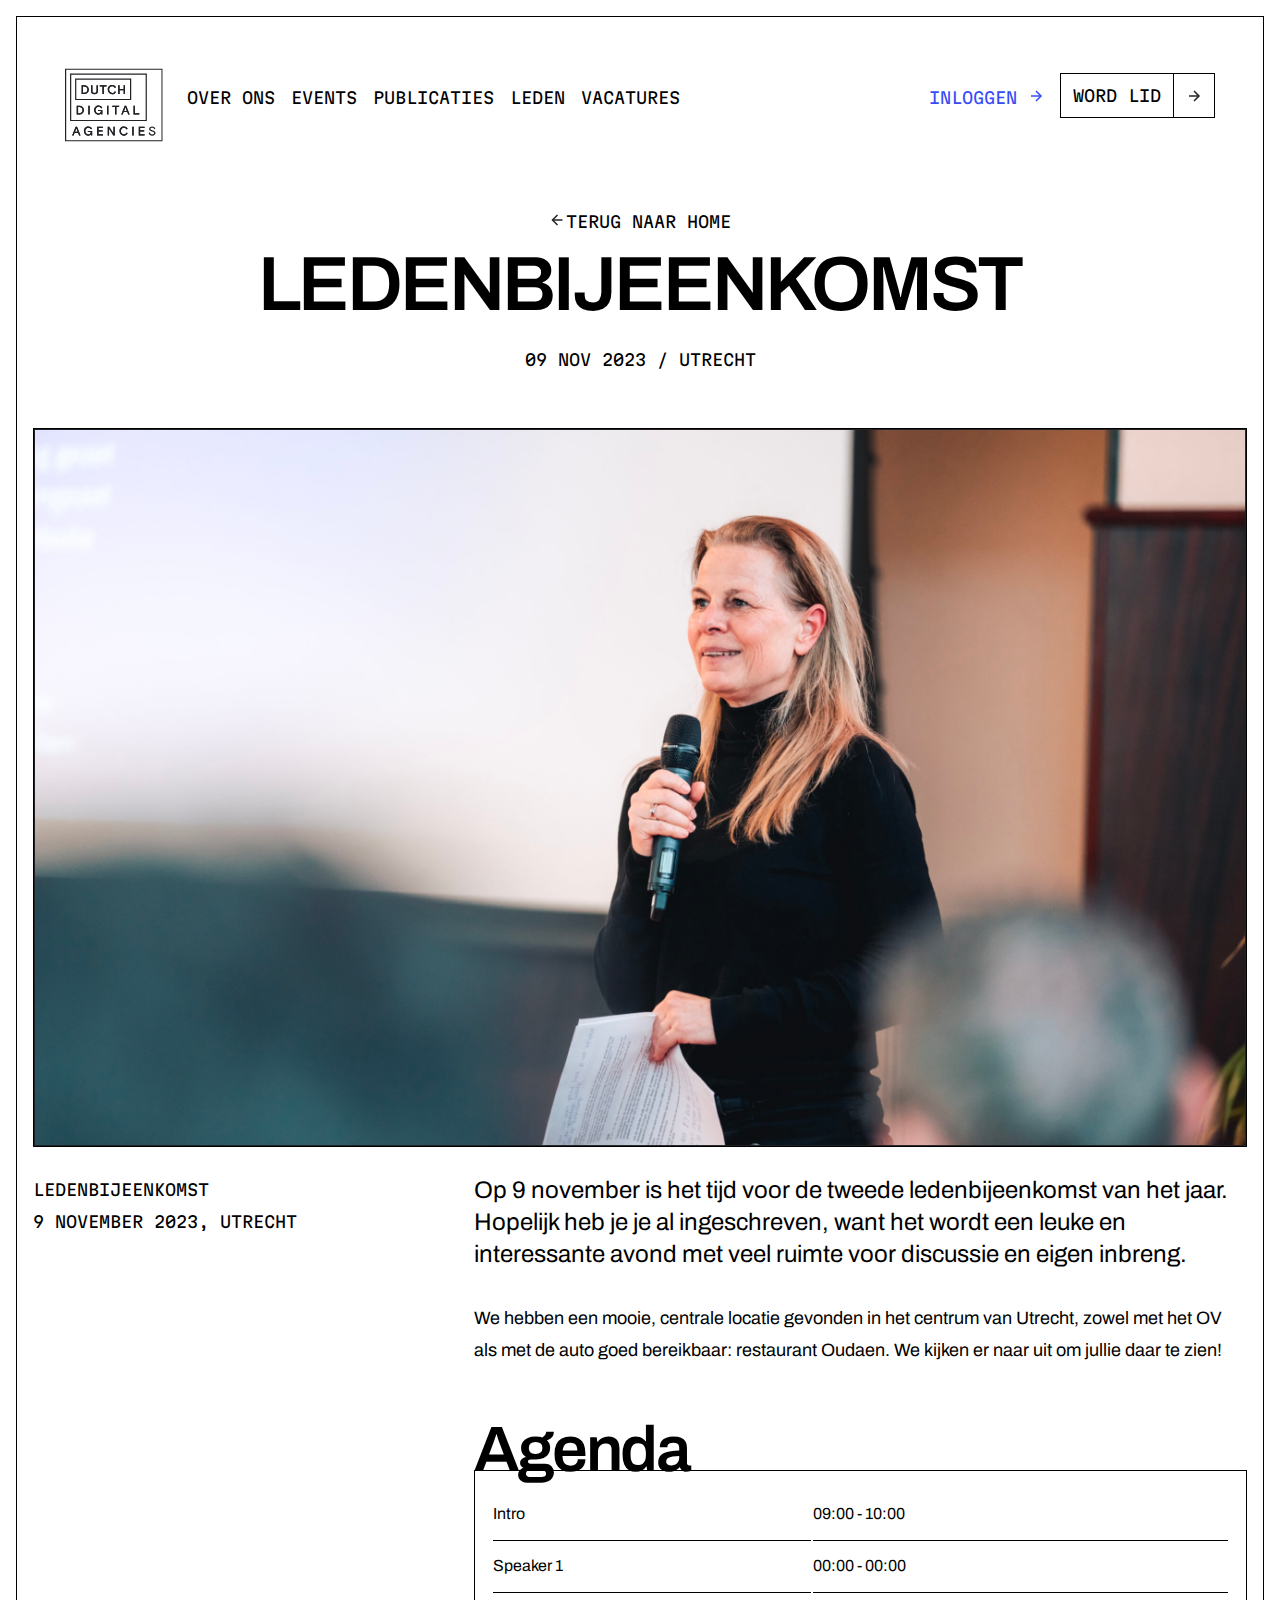
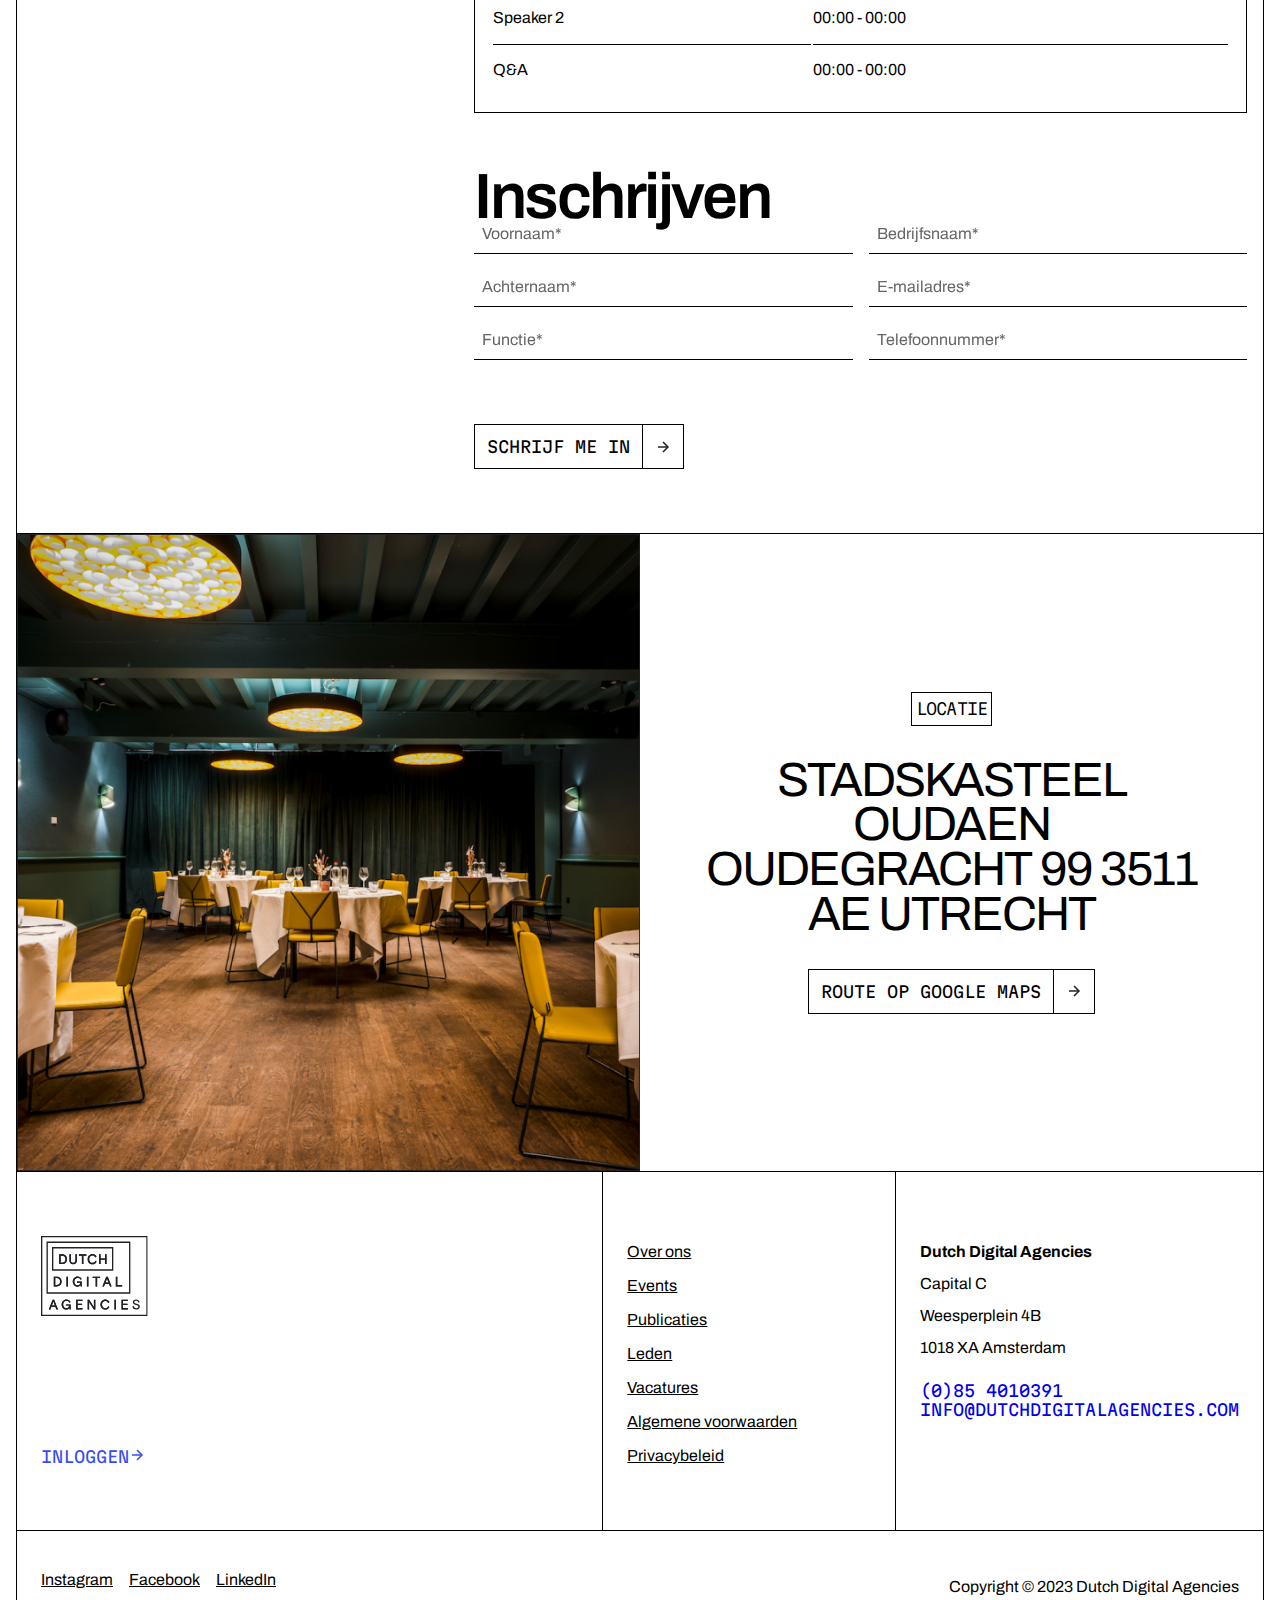
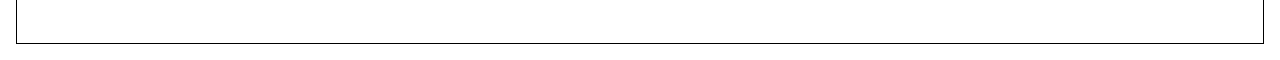
==== commit 14cee2ba: "w3c fouten" ====
--- a/detailpagina.html
+++ b/detailpagina.html
@@ -54,7 +54,7 @@
         </section>
 
         <section class="tabellen">
-            <h3 class="xxl">Agenda</h3>
+            <h2 class="xxl">Agenda</h2>
             <table>
                 <tr>
                     <td>Intro</td>
@@ -74,8 +74,8 @@
                 </tr>
             </table>
 
-            <h3 class="xxl">Inschrijven</h3>
-            <form action="" class="styling-form">
+            <h2 class="xxl">Inschrijven</h2>
+            <form action="#" class="styling-form">
         <div class="left-container">   
                 <label>
                     <span>Voornaam</span>
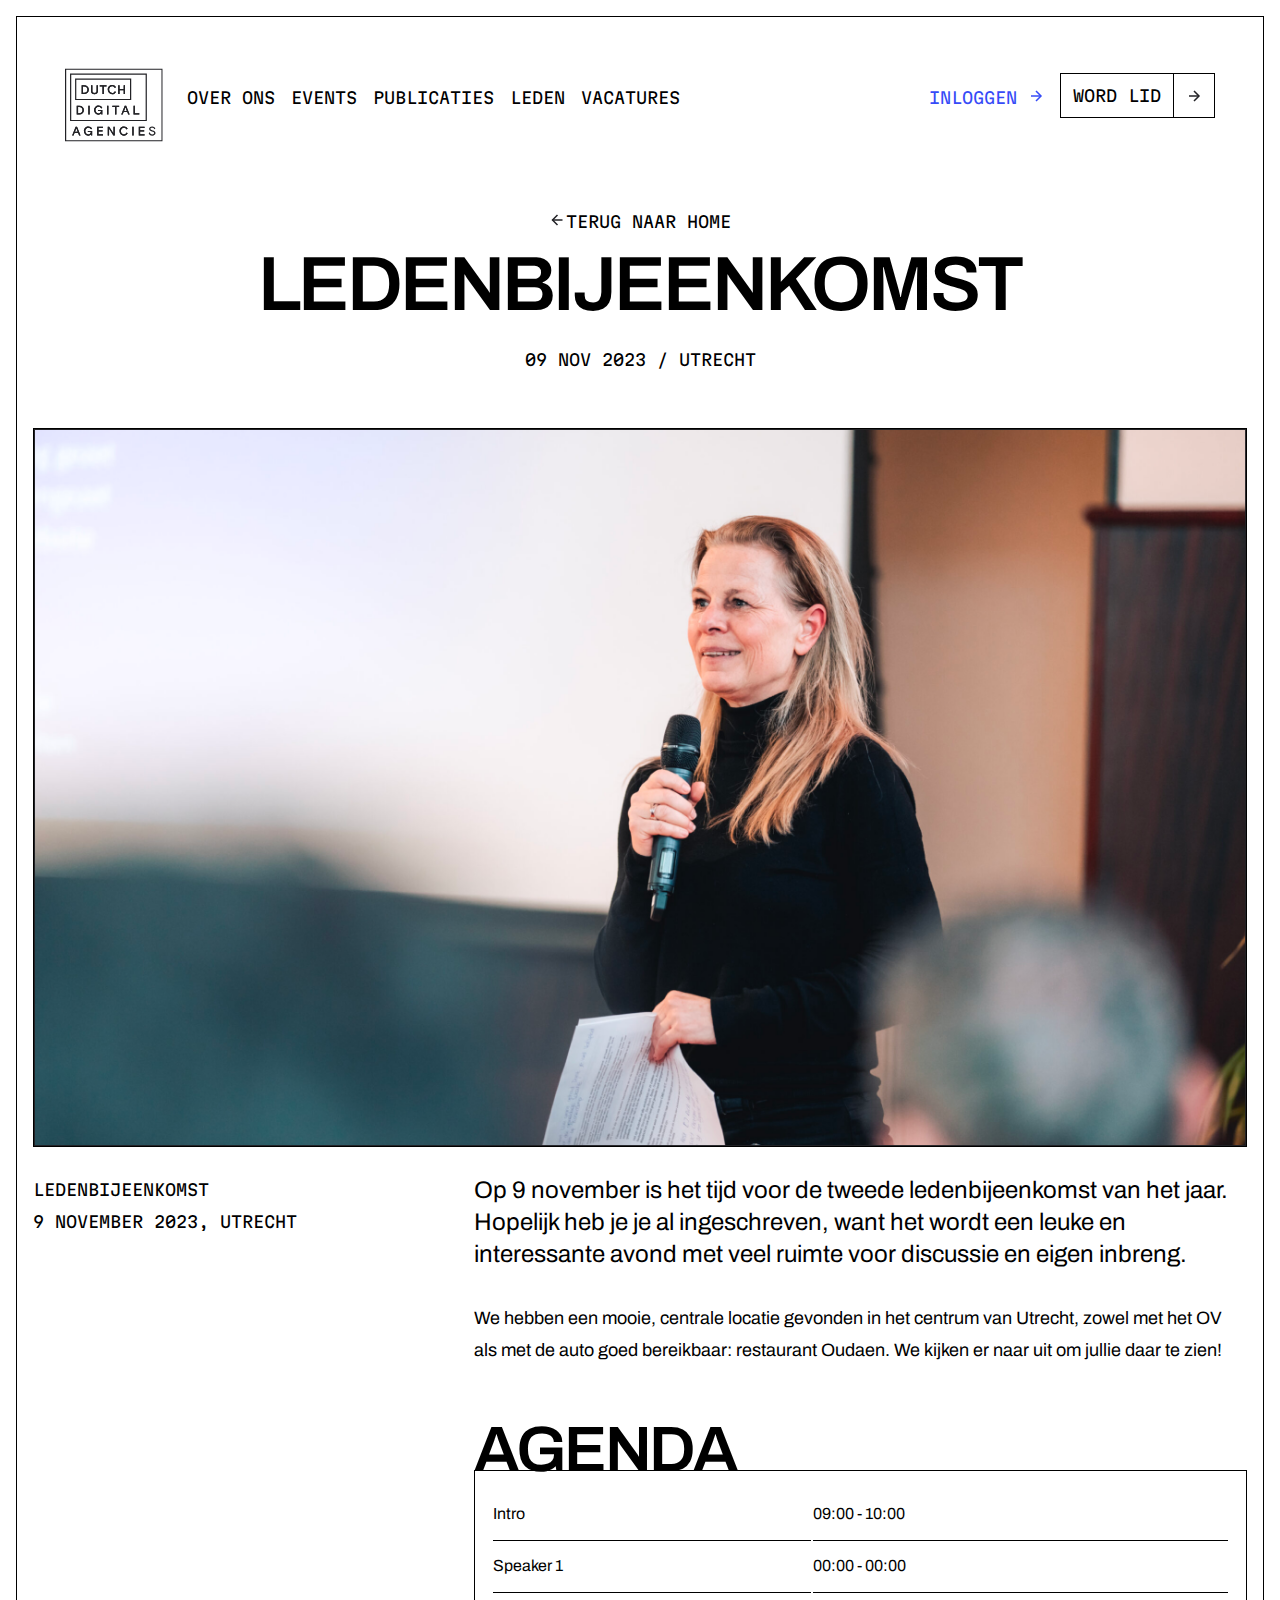
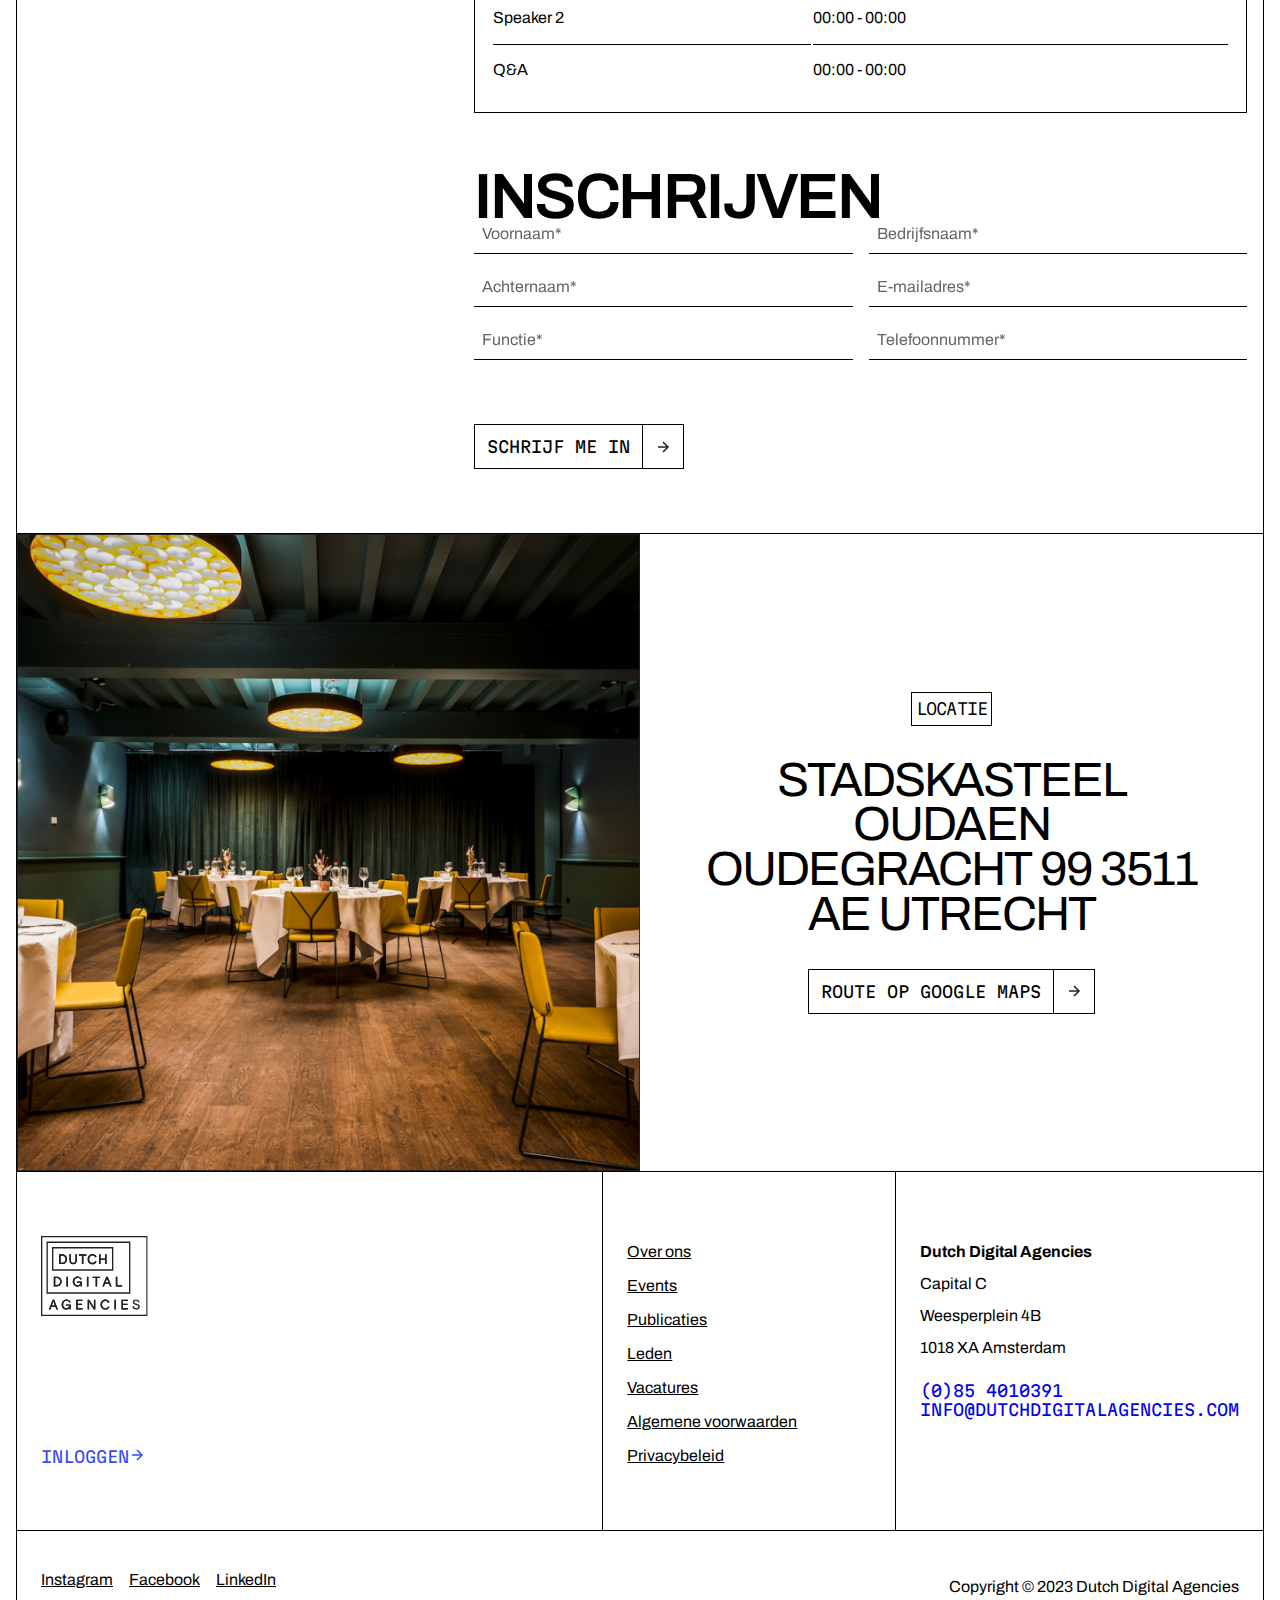
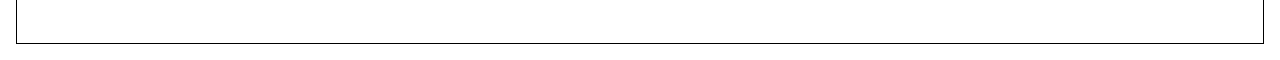
==== commit 2120a15e: "heading levels wijziging" ====
--- a/detailpagina.html
+++ b/detailpagina.html
@@ -54,7 +54,7 @@
         </section>
 
         <section class="tabellen">
-            <h2 class="xxl">Agenda</h2>
+            <h3 class="xxl">Agenda</h2>
             <table>
                 <tr>
                     <td>Intro</td>
@@ -74,7 +74,7 @@
                 </tr>
             </table>
 
-            <h2 class="xxl">Inschrijven</h2>
+            <h3 class="xxl">Inschrijven</h2>
             <form action="#" class="styling-form">
         <div class="left-container">   
                 <label>
--- a/styles/detailpagina.css
+++ b/styles/detailpagina.css
@@ -167,8 +167,9 @@
 section.tabellen {
     padding: var(--size-lg) var(--size-sm) 0;
     
-    h3 {
+    h2 {
         padding-bottom: var(--size-md);
+        text-transform: uppercase;
     }
 
     /* TABLE STYLING */
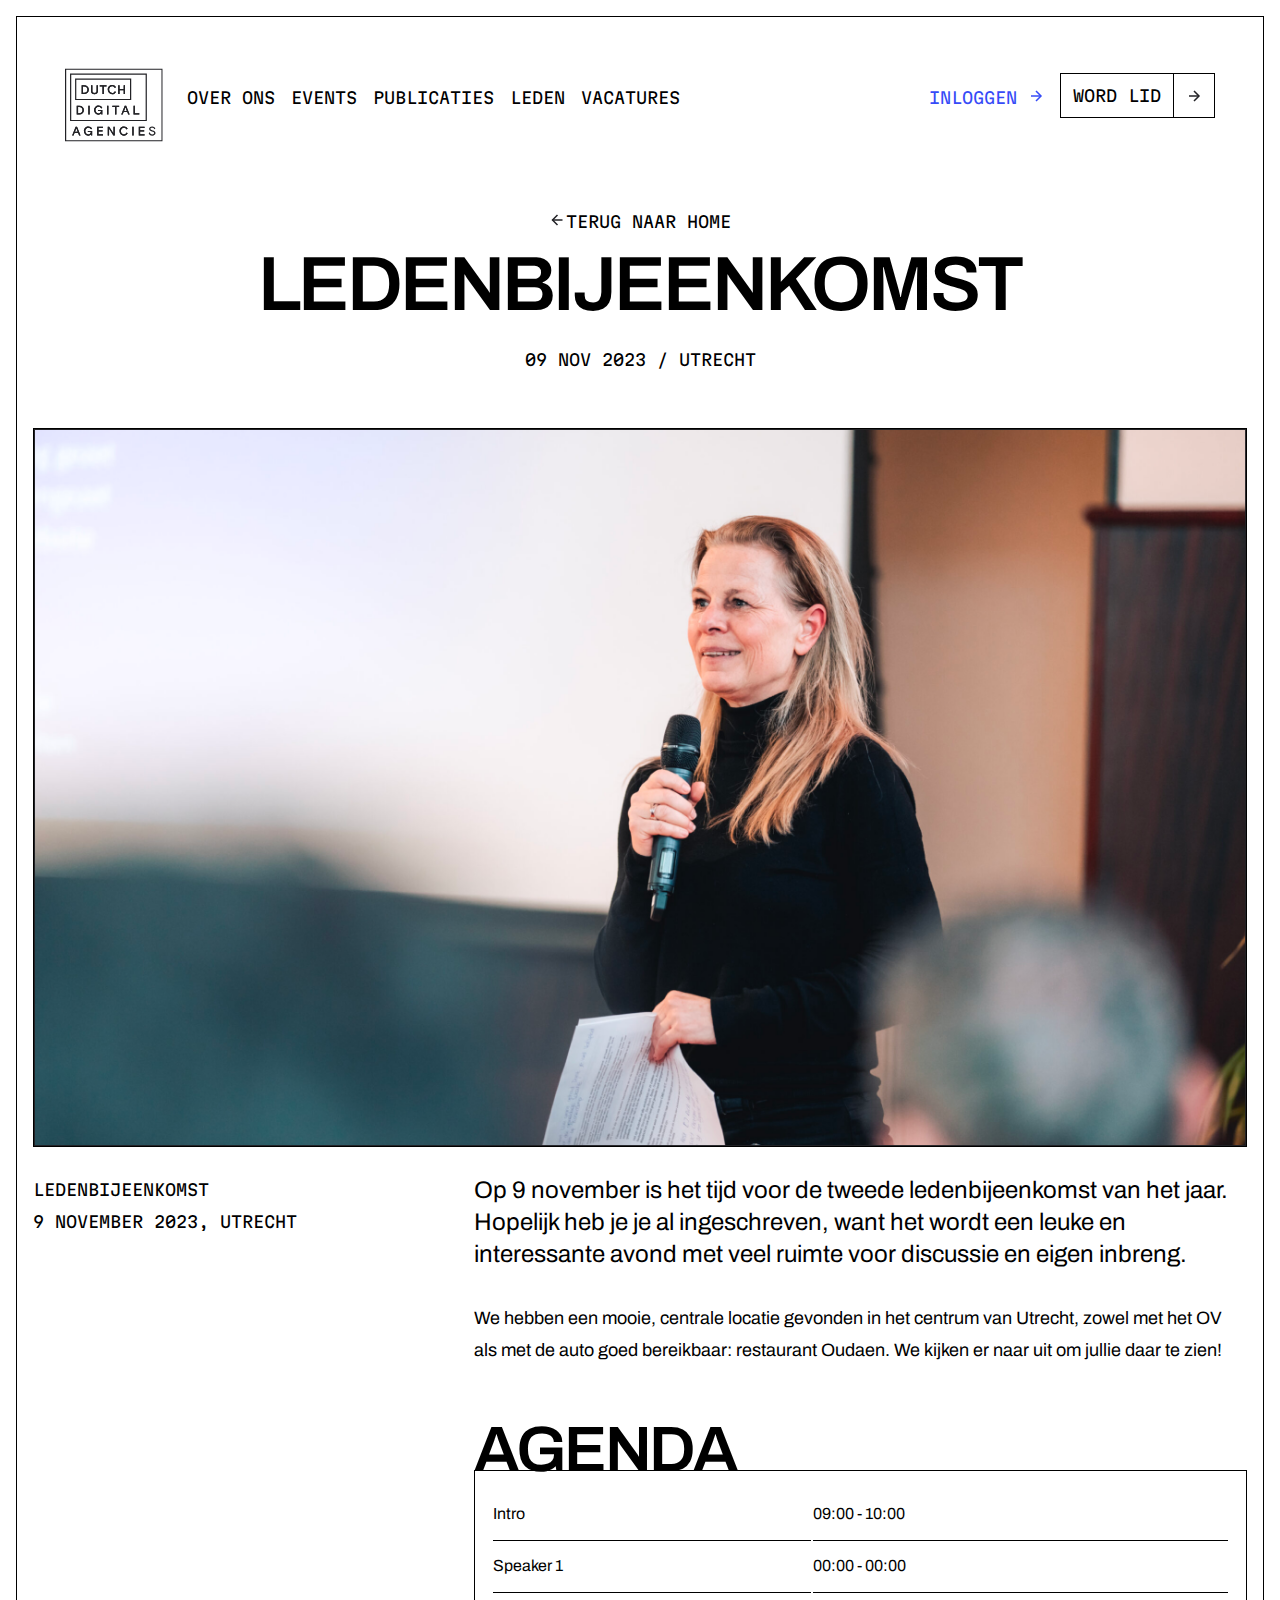
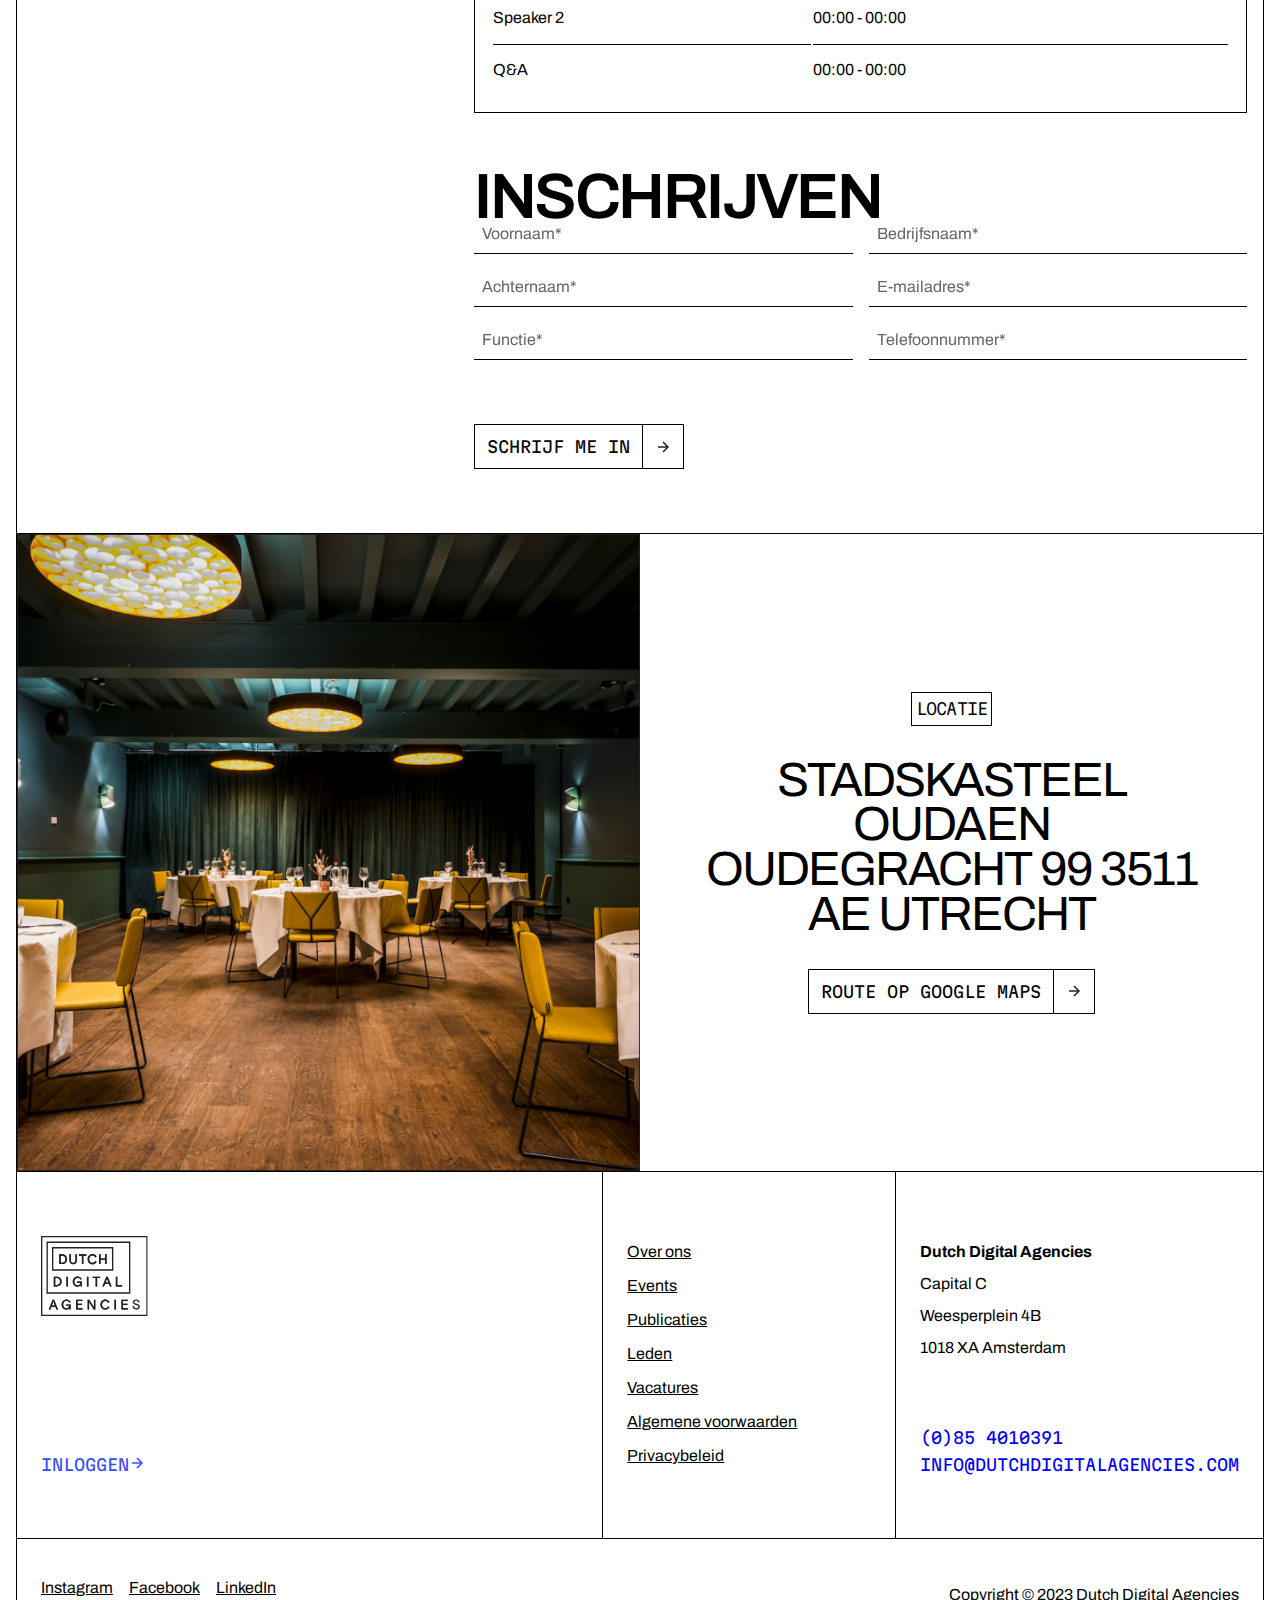
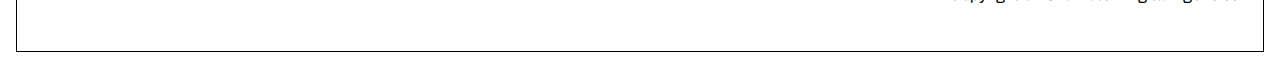
==== commit cf72730d: "lighthouse verbeterd" ====
--- a/detailpagina.html
+++ b/detailpagina.html
@@ -145,8 +145,11 @@
                 <br>Weesperplein 4B
                 <br>1018 XA Amsterdam
             </p>
-            <br><a href="tel:(0)854010391">(0)85 4010391</a>
-            <br><a href="mailto:info@dutchdigitalagencies.com">info@dutchdigitalagencies.com</a>
+        
+           <div class="margin"> 
+            <a href="tel:(0)854010391" class="margin">(0)85 4010391</a>
+            <a href="mailto:info@dutchdigitalagencies.com">info@dutchdigitalagencies.com</a>
+            </div>
         </div>
     </footer>
 
--- a/styles/detailpagina.css
+++ b/styles/detailpagina.css
@@ -352,6 +352,12 @@
 
     a {
         hyphens: auto;
+    }
+    .margin {
+        margin-top: var(--size-md);
+        display: flex;
+        flex-direction: column;
+        gap: var(--size-xs);
     }
 }
 
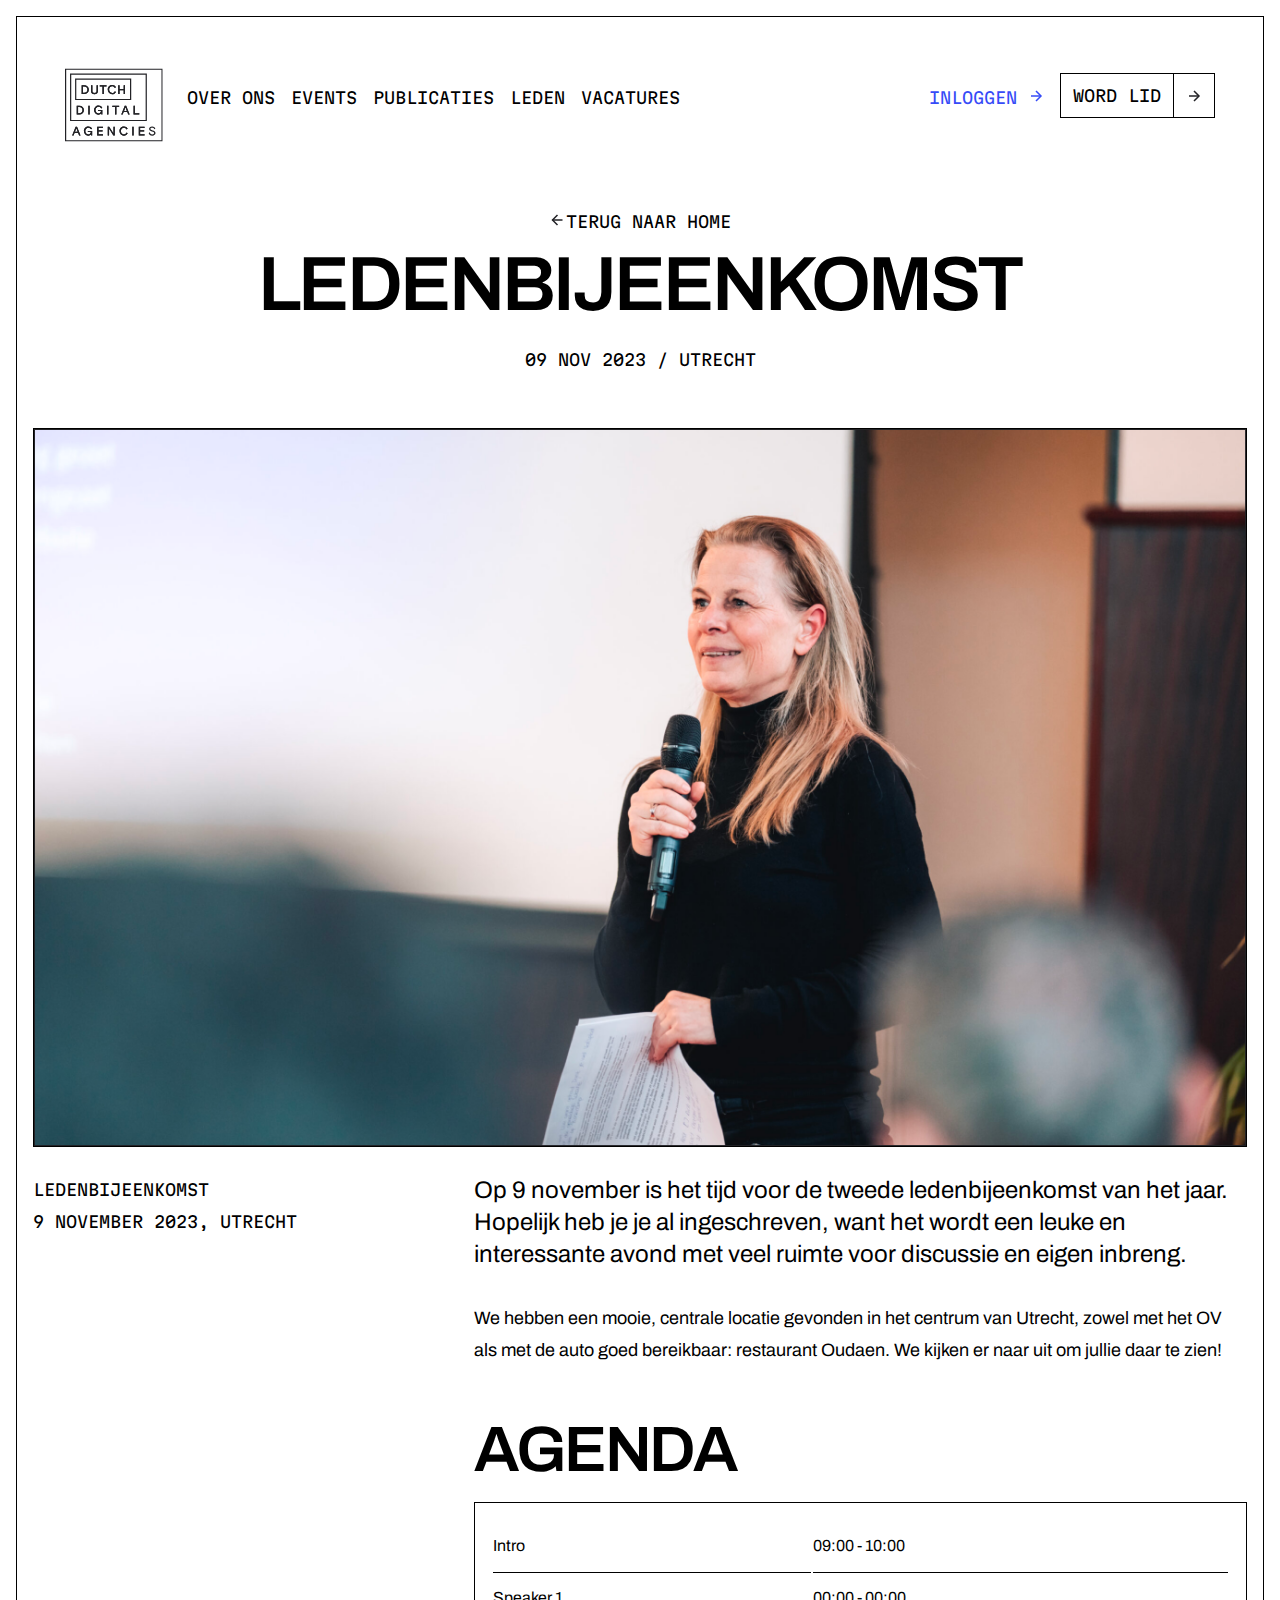
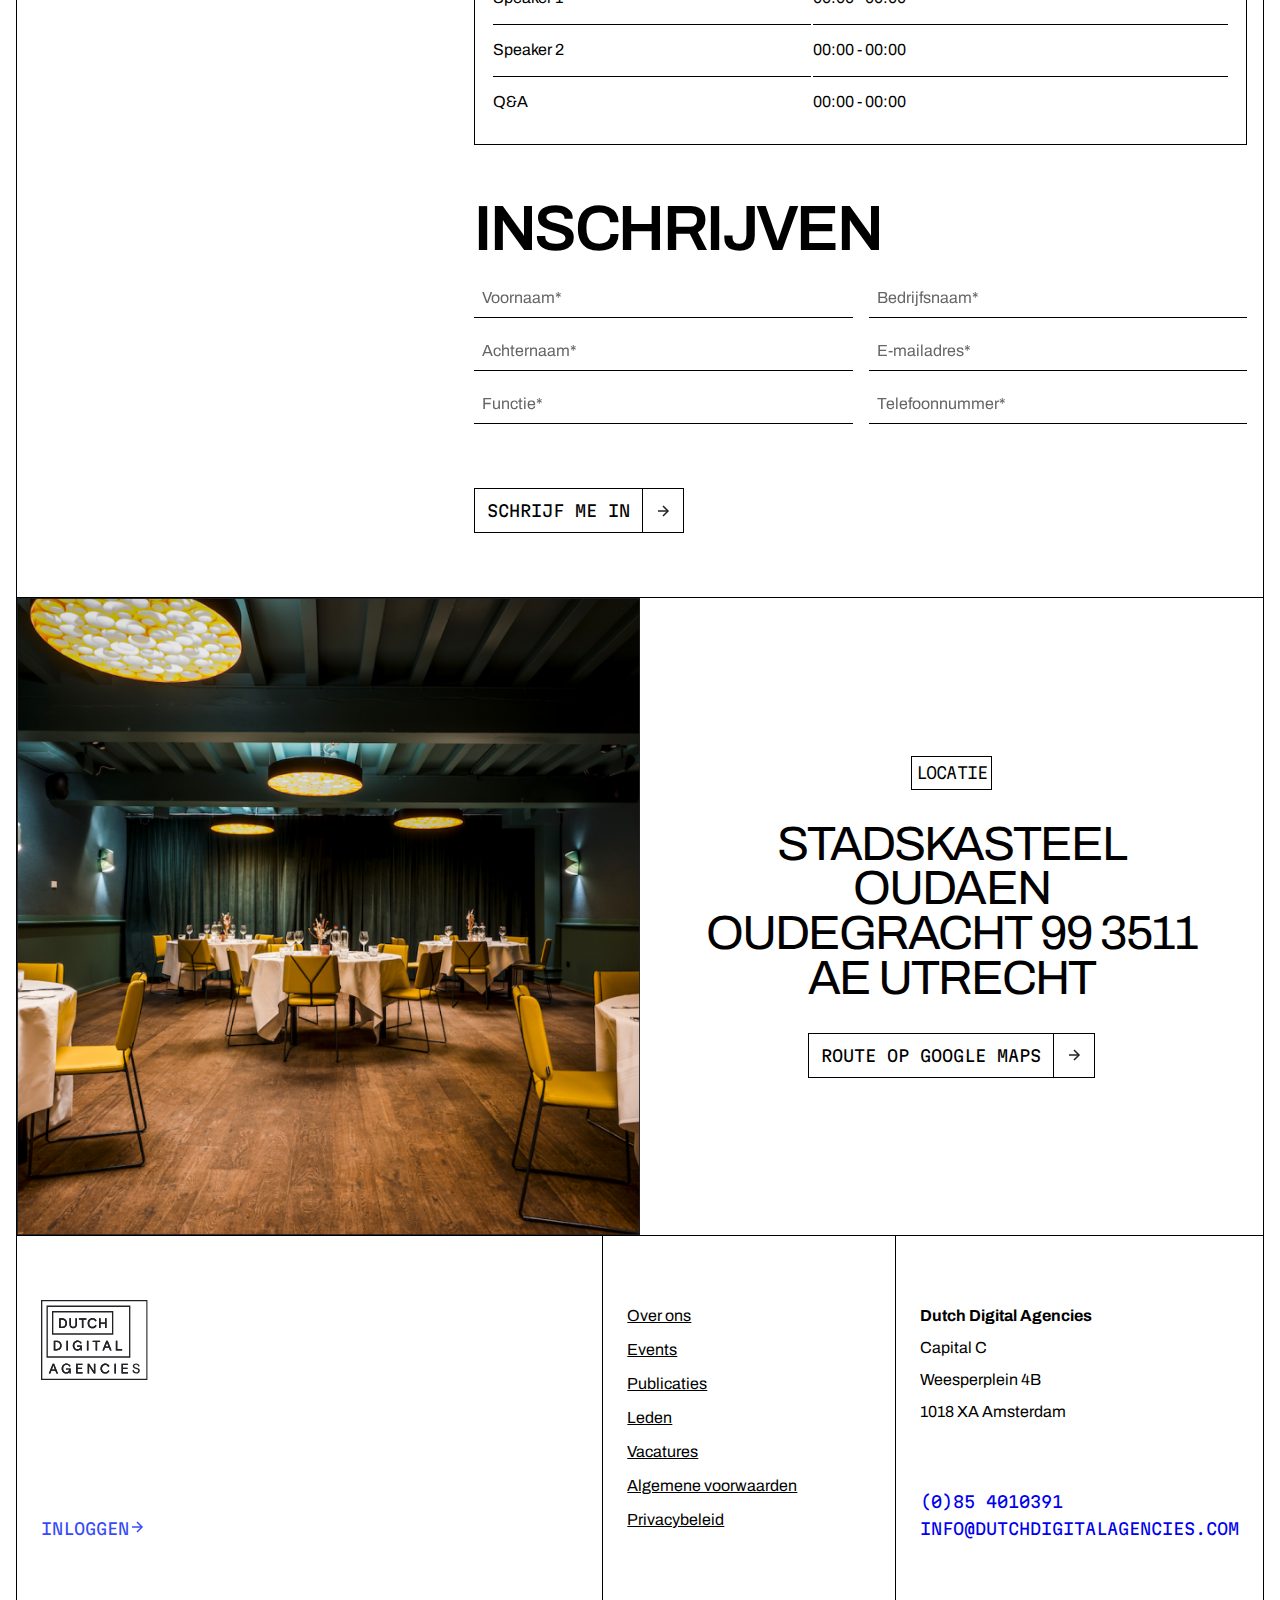
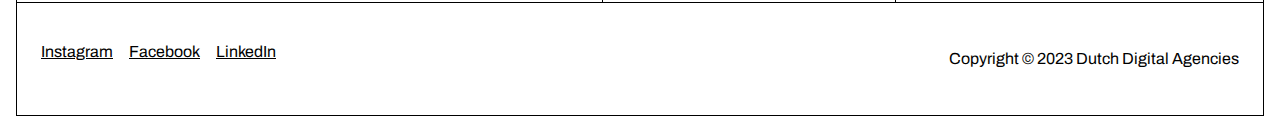
==== commit 71b91609: "Update detailpagina.html" ====
--- a/detailpagina.html
+++ b/detailpagina.html
@@ -54,7 +54,7 @@
         </section>
 
         <section class="tabellen">
-            <h3 class="xxl">Agenda</h2>
+            <h3 class="xxl">Agenda</h3>
             <table>
                 <tr>
                     <td>Intro</td>
@@ -74,7 +74,7 @@
                 </tr>
             </table>
 
-            <h3 class="xxl">Inschrijven</h2>
+            <h3 class="xxl">Inschrijven</h3>
             <form action="#" class="styling-form">
         <div class="left-container">   
                 <label>
--- a/styles/detailpagina.css
+++ b/styles/detailpagina.css
@@ -167,7 +167,7 @@
 section.tabellen {
     padding: var(--size-lg) var(--size-sm) 0;
     
-    h2 {
+    h3 {
         padding-bottom: var(--size-md);
         text-transform: uppercase;
     }
